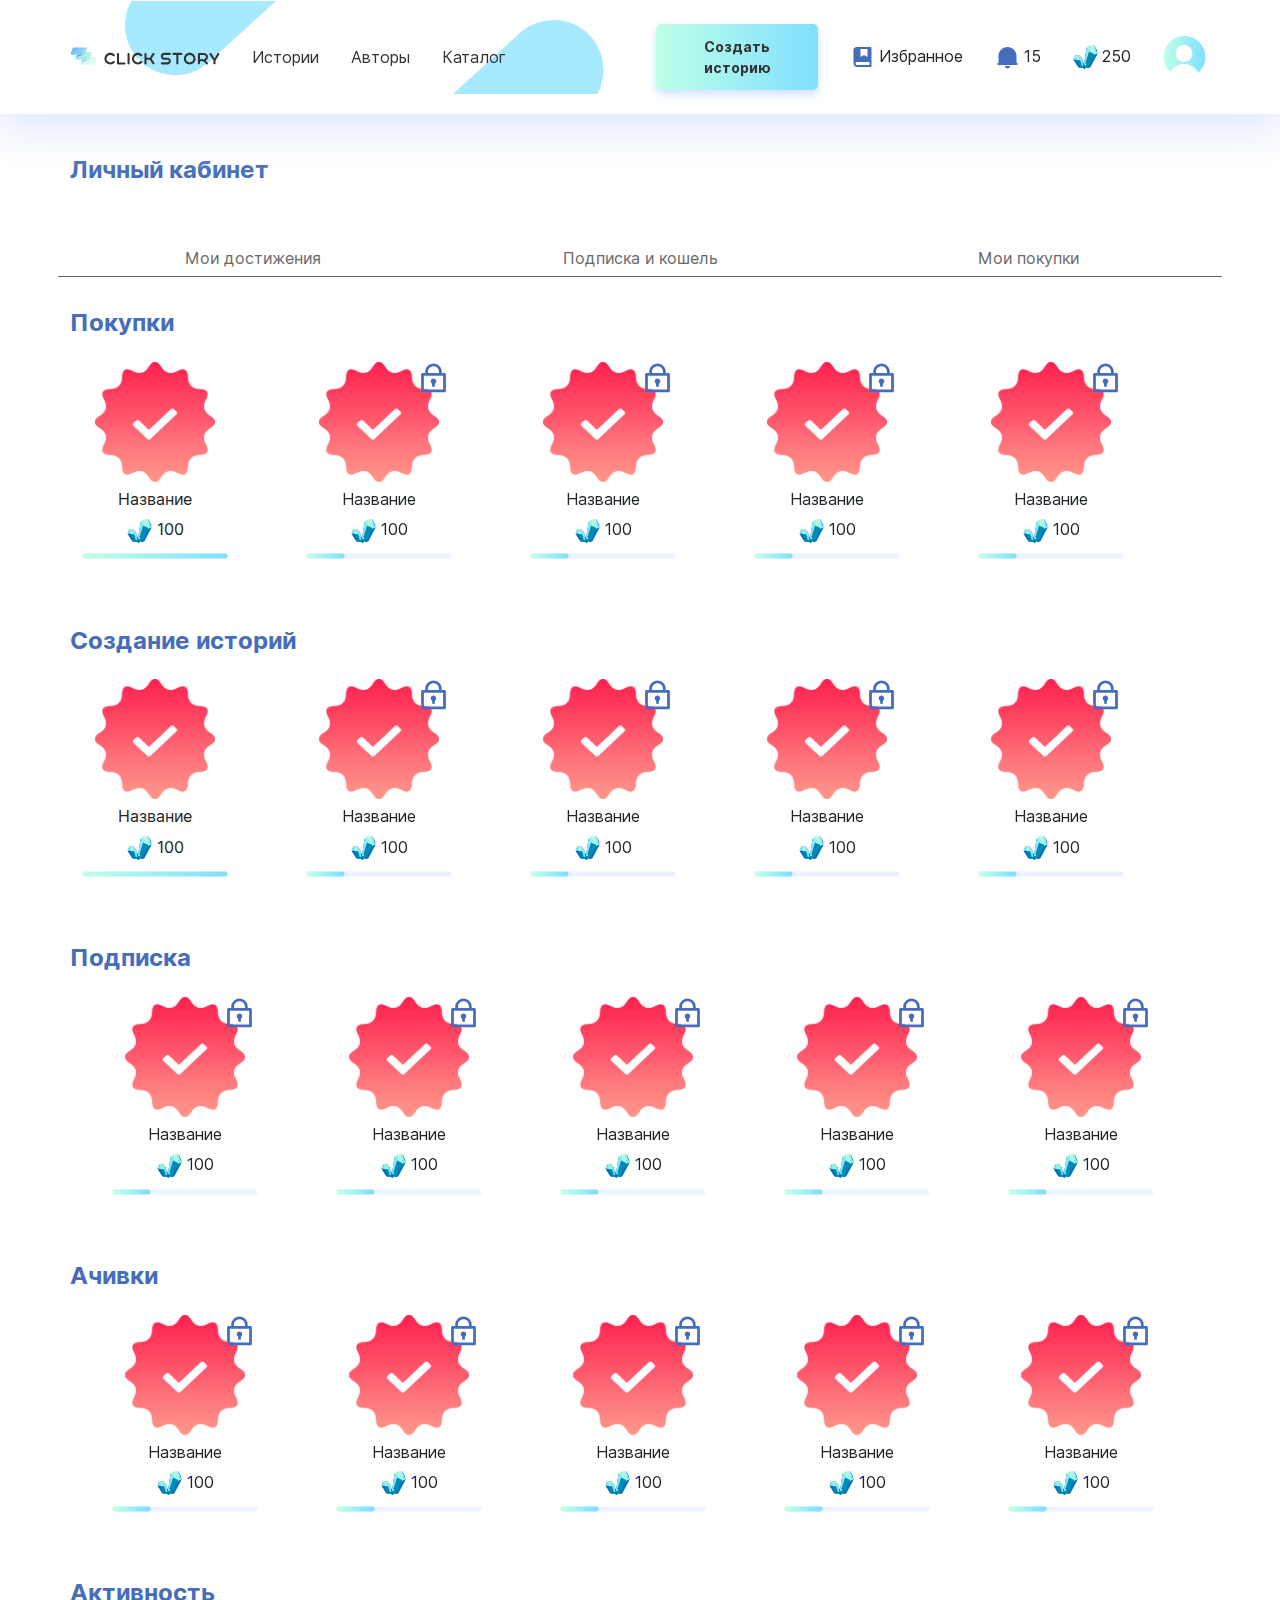
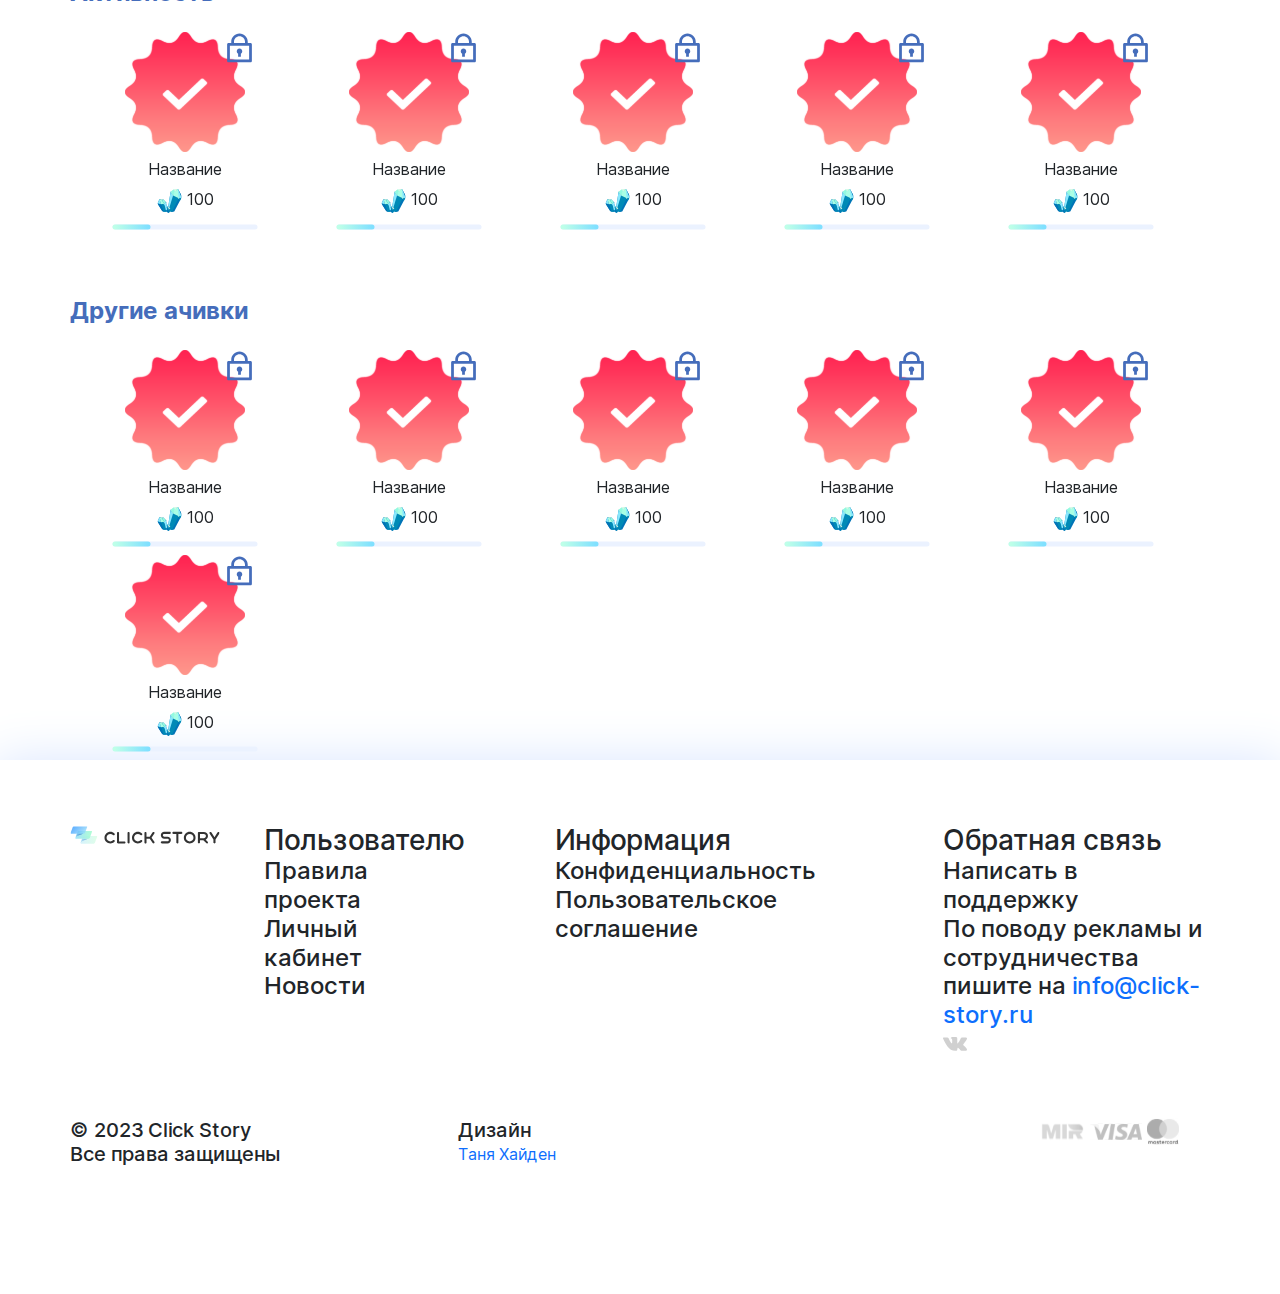
==== cabinet.html @ 4095da49 "regmodal finished" ====
<!DOCTYPE html>
<html lang="en">

<head>
    <meta charset="UTF-8">
    <meta name="viewport" content="width=device-width, initial-scale=1.0">
    <title>click-story</title>
    <!-- inter font css -->
    <link rel="stylesheet" href="fonts/inter/stylesheet.css">
    <!-- bootstrap css -->
    <link rel="stylesheet" href="libs/bootstrap.min.css">
    <!-- normalize css -->
    <link rel="stylesheet" href="css/normalize.css">
    <!-- custom css -->
    <link rel="stylesheet" href="css/style.css">
</head>

<body>
    <div class="wrapper">

        <!-- header section start -->
        <header class="header">
            <nav class="navbar navbar-expand-lg">
                <div class="container">
                    <div class="header-bg__img">
                        <img class="bg-img__one" src="images/header-bg__one.svg" alt="bg-img">
                        <img class="bg-img__two" src="images/header-bg__two.svg" alt="bg-img">
                    </div>
                    <a class="navbar-brand" href="index.html">
                        <img src="images/icons/logo.svg" alt="logo">
                    </a>
                    <button class="navbar-toggler" type="button" data-bs-toggle="collapse"
                        data-bs-target="#navbarSupportedContent" aria-controls="navbarSupportedContent"
                        aria-expanded="false" aria-label="Toggle navigation">
                        <span class="navbar-toggler-icon"></span>
                    </button>
                    <div class="collapse navbar-collapse" id="navbarSupportedContent">
                        <ul class="navbar-nav me-auto mb-2 mb-lg-0">
                            <li class="nav-item">
                                <a class="nav-link" aria-current="page" href="#!">Истории</a>
                            </li>
                            <li class="nav-item">
                                <a class="nav-link" href="#!">Авторы</a>
                            </li>
                            <li class="nav-item">
                                <a class="nav-link" href="#!">Каталог</a>
                            </li>
                        </ul>
                        <form class="d-flex">
                            <button type="button" class="btn tug" data-bs-toggle="modal" data-bs-target="#menuModal">Создать историю</button>
                        </form>
                        <ul class="navbar-nav me-auto mb-2 mb-lg-0">
                            <li class="nav-item item">
                                <img src="images/icons/book-mark-fill-icon.svg" alt="icons">
                                <p class="book-icon__title">Избранное</p>
                            </li>
                            <li class="nav-item item">
                                <img src="images/icons/notification-icon.svg" alt="icons">
                                <p class="book-icon__title">15</p>
                            </li>
                            <li class="nav-item item">
                                <img src="images/icons/quartz-icon.svg" alt="icons">
                                <p class="book-icon__title">250</p>
                            </li>
                            <li class="nav-item item">
                                <img src="images/icons/contact-icon.svg" alt="icons">
                            </li>
                        </ul>
                    </div>
                </div>
            </nav>
        </header>

        <!-- main -->
        <main>
            <div class="container">
                <h3 class="title-tit">Личный кабинет</h3>
                <div class="cab text-center">
                    <div class="row pb-2">
                        <div class="col-4  nav-pills">
                            <a class="nav-link" aria-current="page" href="main-bottom">Мои достижения</a>
                        </div>
                        <div class="col-4">
                            <a class="nav-link" href="main-bottom">Подписка и кошель</a>
                        </div>
                        <div class="col-4">
                            <a class="nav-link" href="main-bottom">Мои покупки</a>
                        </div>
                    </div>
                </div>
                <div class="main-bottom" id="main-bottom">
                    <h4 class="title-ti">Покупки</h4>
                    <div class="row text-center">
                        <div class="col-2 first text-center">
                            <img src="images/icons/tab-logo__one.svg" alt="icon">
                            <p class="parag my-2">Название</p>
                            <div class="row-bot a">
                                <img src="images/icons/quartz-icon.svg" alt="icon">
                                <span class="number pl-2">100</span>
                            </div>
                            <img class="bot-logo" src="images/icons/bot-logo.svg" alt="logo">
                        </div>
                        <div class="col-2 pose  text-center">
                            <img src="images/icons/tab-logo__one.svg" alt="icon">
                            <img class="lock-icon" src="images/icons/lock-icon.svg" alt="icon">
                            <p class="parag my-2">Название</p>
                            <div class="row-bot a">
                                <img src="images/icons/quartz-icon.svg" alt="icon">
                                <span class="number pl-2">100</span>
                                <img src="images/icons/bot-img__two.svg" alt="">
                            </div>
                        </div>
                        <div class="col-2 pose  text-center">
                            <img src="images/icons/tab-logo__one.svg" alt="icon">
                            <img class="lock-icon" src="images/icons/lock-icon.svg" alt="icon">
                            <p class="parag my-2">Название</p>
                            <div class="row-bot a">
                                <img src="images/icons/quartz-icon.svg" alt="icon">
                                <span class="number pl-2">100</span>
                                <img src="images/icons/bot-img__two.svg" alt="">
                            </div>
                        </div>
                        <div class="col-2 pose  text-center">
                            <img src="images/icons/tab-logo__one.svg" alt="icon">
                            <img class="lock-icon" src="images/icons/lock-icon.svg" alt="icon">
                            <p class="parag my-2">Название</p>
                            <div class="row-bot a">
                                <img src="images/icons/quartz-icon.svg" alt="icon">
                                <span class="number pl-2">100</span>
                                <img src="images/icons/bot-img__two.svg" alt="">
                            </div>
                        </div>
                        <div class="col-2 pose  text-center">
                            <img src="images/icons/tab-logo__one.svg" alt="icon">
                            <img class="lock-icon" src="images/icons/lock-icon.svg" alt="icon">
                            <p class="parag my-2">Название</p>
                            <div class="row-bot a">
                                <img src="images/icons/quartz-icon.svg" alt="icon">
                                <span class="number pl-2">100</span>
                                <img src="images/icons/bot-img__two.svg" alt="">
                            </div>
                        </div>
                    </div>
                    <h4 class="title-til">Создание историй</h4>
                    <div class="row text-center">
                        <div class="col-2 first text-center">
                            <img src="images/icons/tab-logo__one.svg" alt="icon">
                            <p class="parag my-2">Название</p>
                            <div class="row-bot a">
                                <img src="images/icons/quartz-icon.svg" alt="icon">
                                <span class="number pl-2">100</span>
                            </div>
                            <img class="bot-logo" src="images/icons/bot-logo.svg" alt="logo">
                        </div>
                        <div class="col-2 pose  text-center">
                            <img src="images/icons/tab-logo__one.svg" alt="icon">
                            <img class="lock-icon" src="images/icons/lock-icon.svg" alt="icon">
                            <p class="parag my-2">Название</p>
                            <div class="row-bot a">
                                <img src="images/icons/quartz-icon.svg" alt="icon">
                                <span class="number pl-2">100</span>
                                <img src="images/icons/bot-img__two.svg" alt="">
                            </div>
                        </div>
                        <div class="col-2 pose  text-center">
                            <img src="images/icons/tab-logo__one.svg" alt="icon">
                            <img class="lock-icon" src="images/icons/lock-icon.svg" alt="icon">
                            <p class="parag my-2">Название</p>
                            <div class="row-bot a">
                                <img src="images/icons/quartz-icon.svg" alt="icon">
                                <span class="number pl-2">100</span>
                                <img src="images/icons/bot-img__two.svg" alt="">
                            </div>
                        </div>
                        <div class="col-2 pose  text-center">
                            <img src="images/icons/tab-logo__one.svg" alt="icon">
                            <img class="lock-icon" src="images/icons/lock-icon.svg" alt="icon">
                            <p class="parag my-2">Название</p>
                            <div class="row-bot a">
                                <img src="images/icons/quartz-icon.svg" alt="icon">
                                <span class="number pl-2">100</span>
                                <img src="images/icons/bot-img__two.svg" alt="">
                            </div>
                        </div>
                        <div class="col-2 pose  text-center">
                            <img src="images/icons/tab-logo__one.svg" alt="icon">
                            <img class="lock-icon" src="images/icons/lock-icon.svg" alt="icon">
                            <p class="parag my-2">Название</p>
                            <div class="row-bot a">
                                <img src="images/icons/quartz-icon.svg" alt="icon">
                                <span class="number pl-2">100</span>
                                <img src="images/icons/bot-img__two.svg" alt="">
                            </div>
                        </div>
                    </div>
                    <h4 class="title-til">Подписка</h4>
                    <div class="row text-center">
                        <div class="col-2 pose  text-center">
                            <img src="images/icons/tab-logo__one.svg" alt="icon">
                            <img class="lock-icon" src="images/icons/lock-icon.svg" alt="icon">
                            <p class="parag my-2">Название</p>
                            <div class="row-bot a">
                                <img src="images/icons/quartz-icon.svg" alt="icon">
                                <span class="number pl-2">100</span>
                                <img src="images/icons/bot-img__two.svg" alt="">
                            </div>
                        </div>
                        <div class="col-2 pose  text-center">
                            <img src="images/icons/tab-logo__one.svg" alt="icon">
                            <img class="lock-icon" src="images/icons/lock-icon.svg" alt="icon">
                            <p class="parag my-2">Название</p>
                            <div class="row-bot a">
                                <img src="images/icons/quartz-icon.svg" alt="icon">
                                <span class="number pl-2">100</span>
                                <img src="images/icons/bot-img__two.svg" alt="">
                            </div>
                        </div>
                        <div class="col-2 pose  text-center">
                            <img src="images/icons/tab-logo__one.svg" alt="icon">
                            <img class="lock-icon" src="images/icons/lock-icon.svg" alt="icon">
                            <p class="parag my-2">Название</p>
                            <div class="row-bot a">
                                <img src="images/icons/quartz-icon.svg" alt="icon">
                                <span class="number pl-2">100</span>
                                <img src="images/icons/bot-img__two.svg" alt="">
                            </div>
                        </div>
                        <div class="col-2 pose  text-center">
                            <img src="images/icons/tab-logo__one.svg" alt="icon">
                            <img class="lock-icon" src="images/icons/lock-icon.svg" alt="icon">
                            <p class="parag my-2">Название</p>
                            <div class="row-bot a">
                                <img src="images/icons/quartz-icon.svg" alt="icon">
                                <span class="number pl-2">100</span>
                                <img src="images/icons/bot-img__two.svg" alt="">
                            </div>
                        </div>
                        <div class="col-2 pose  text-center">
                            <img src="images/icons/tab-logo__one.svg" alt="icon">
                            <img class="lock-icon" src="images/icons/lock-icon.svg" alt="icon">
                            <p class="parag my-2">Название</p>
                            <div class="row-bot a">
                                <img src="images/icons/quartz-icon.svg" alt="icon">
                                <span class="number pl-2">100</span>
                                <img src="images/icons/bot-img__two.svg" alt="">
                            </div>
                        </div>
                    </div>
                    <h4 class="title-til">Ачивки</h4>
                    <div class="row text-center">
                        <div class="col-2 pose  text-center">
                            <img src="images/icons/tab-logo__one.svg" alt="icon">
                            <img class="lock-icon" src="images/icons/lock-icon.svg" alt="icon">
                            <p class="parag my-2">Название</p>
                            <div class="row-bot a">
                                <img src="images/icons/quartz-icon.svg" alt="icon">
                                <span class="number pl-2">100</span>
                                <img src="images/icons/bot-img__two.svg" alt="">
                            </div>
                        </div>
                        <div class="col-2 pose  text-center">
                            <img src="images/icons/tab-logo__one.svg" alt="icon">
                            <img class="lock-icon" src="images/icons/lock-icon.svg" alt="icon">
                            <p class="parag my-2">Название</p>
                            <div class="row-bot a">
                                <img src="images/icons/quartz-icon.svg" alt="icon">
                                <span class="number pl-2">100</span>
                                <img src="images/icons/bot-img__two.svg" alt="">
                            </div>
                        </div>
                        <div class="col-2 pose  text-center">
                            <img src="images/icons/tab-logo__one.svg" alt="icon">
                            <img class="lock-icon" src="images/icons/lock-icon.svg" alt="icon">
                            <p class="parag my-2">Название</p>
                            <div class="row-bot a">
                                <img src="images/icons/quartz-icon.svg" alt="icon">
                                <span class="number pl-2">100</span>
                                <img src="images/icons/bot-img__two.svg" alt="">
                            </div>
                        </div>
                        <div class="col-2 pose  text-center">
                            <img src="images/icons/tab-logo__one.svg" alt="icon">
                            <img class="lock-icon" src="images/icons/lock-icon.svg" alt="icon">
                            <p class="parag my-2">Название</p>
                            <div class="row-bot a">
                                <img src="images/icons/quartz-icon.svg" alt="icon">
                                <span class="number pl-2">100</span>
                                <img src="images/icons/bot-img__two.svg" alt="">
                            </div>
                        </div>
                        <div class="col-2 pose  text-center">
                            <img src="images/icons/tab-logo__one.svg" alt="icon">
                            <img class="lock-icon" src="images/icons/lock-icon.svg" alt="icon">
                            <p class="parag my-2">Название</p>
                            <div class="row-bot a">
                                <img src="images/icons/quartz-icon.svg" alt="icon">
                                <span class="number pl-2">100</span>
                                <img src="images/icons/bot-img__two.svg" alt="">
                            </div>
                        </div>
                    </div>
                    <h4 class="title-til">Активность</h4>
                    <div class="row text-center">
                        <div class="col-2 pose  text-center">
                            <img src="images/icons/tab-logo__one.svg" alt="icon">
                            <img class="lock-icon" src="images/icons/lock-icon.svg" alt="icon">
                            <p class="parag my-2">Название</p>
                            <div class="row-bot a">
                                <img src="images/icons/quartz-icon.svg" alt="icon">
                                <span class="number pl-2">100</span>
                                <img src="images/icons/bot-img__two.svg" alt="">
                            </div>
                        </div>
                        <div class="col-2 pose  text-center">
                            <img src="images/icons/tab-logo__one.svg" alt="icon">
                            <img class="lock-icon" src="images/icons/lock-icon.svg" alt="icon">
                            <p class="parag my-2">Название</p>
                            <div class="row-bot a">
                                <img src="images/icons/quartz-icon.svg" alt="icon">
                                <span class="number pl-2">100</span>
                                <img src="images/icons/bot-img__two.svg" alt="">
                            </div>
                        </div>
                        <div class="col-2 pose  text-center">
                            <img src="images/icons/tab-logo__one.svg" alt="icon">
                            <img class="lock-icon" src="images/icons/lock-icon.svg" alt="icon">
                            <p class="parag my-2">Название</p>
                            <div class="row-bot a">
                                <img src="images/icons/quartz-icon.svg" alt="icon">
                                <span class="number pl-2">100</span>
                                <img src="images/icons/bot-img__two.svg" alt="">
                            </div>
                        </div>
                        <div class="col-2 pose  text-center">
                            <img src="images/icons/tab-logo__one.svg" alt="icon">
                            <img class="lock-icon" src="images/icons/lock-icon.svg" alt="icon">
                            <p class="parag my-2">Название</p>
                            <div class="row-bot a">
                                <img src="images/icons/quartz-icon.svg" alt="icon">
                                <span class="number pl-2">100</span>
                                <img src="images/icons/bot-img__two.svg" alt="">
                            </div>
                        </div>
                        <div class="col-2 pose  text-center">
                            <img src="images/icons/tab-logo__one.svg" alt="icon">
                            <img class="lock-icon" src="images/icons/lock-icon.svg" alt="icon">
                            <p class="parag my-2">Название</p>
                            <div class="row-bot a">
                                <img src="images/icons/quartz-icon.svg" alt="icon">
                                <span class="number pl-2">100</span>
                                <img src="images/icons/bot-img__two.svg" alt="">
                            </div>
                        </div>
                    </div>
                    <h4 class="title-til">Другие ачивки</h4>
                    <div class="row text-center">
                        <div class="col-2 pose  text-center">
                            <img src="images/icons/tab-logo__one.svg" alt="icon">
                            <img class="lock-icon" src="images/icons/lock-icon.svg" alt="icon">
                            <p class="parag my-2">Название</p>
                            <div class="row-bot a">
                                <img src="images/icons/quartz-icon.svg" alt="icon">
                                <span class="number pl-2">100</span>
                                <img src="images/icons/bot-img__two.svg" alt="">
                            </div>
                        </div>
                        <div class="col-2 pose  text-center">
                            <img src="images/icons/tab-logo__one.svg" alt="icon">
                            <img class="lock-icon" src="images/icons/lock-icon.svg" alt="icon">
                            <p class="parag my-2">Название</p>
                            <div class="row-bot a">
                                <img src="images/icons/quartz-icon.svg" alt="icon">
                                <span class="number pl-2">100</span>
                                <img src="images/icons/bot-img__two.svg" alt="">
                            </div>
                        </div>
                        <div class="col-2 pose  text-center">
                            <img src="images/icons/tab-logo__one.svg" alt="icon">
                            <img class="lock-icon" src="images/icons/lock-icon.svg" alt="icon">
                            <p class="parag my-2">Название</p>
                            <div class="row-bot a">
                                <img src="images/icons/quartz-icon.svg" alt="icon">
                                <span class="number pl-2">100</span>
                                <img src="images/icons/bot-img__two.svg" alt="">
                            </div>
                        </div>
                        <div class="col-2 pose  text-center">
                            <img src="images/icons/tab-logo__one.svg" alt="icon">
                            <img class="lock-icon" src="images/icons/lock-icon.svg" alt="icon">
                            <p class="parag my-2">Название</p>
                            <div class="row-bot a">
                                <img src="images/icons/quartz-icon.svg" alt="icon">
                                <span class="number pl-2">100</span>
                                <img src="images/icons/bot-img__two.svg" alt="">
                            </div>
                        </div>
                        <div class="col-2 pose  text-center">
                            <img src="images/icons/tab-logo__one.svg" alt="icon">
                            <img class="lock-icon" src="images/icons/lock-icon.svg" alt="icon">
                            <p class="parag my-2">Название</p>
                            <div class="row-bot a">
                                <img src="images/icons/quartz-icon.svg" alt="icon">
                                <span class="number pl-2">100</span>
                                <img src="images/icons/bot-img__two.svg" alt="">
                            </div>
                        </div>
                        <div class="col-2 pose  text-center">
                            <img src="images/icons/tab-logo__one.svg" alt="icon">
                            <img class="lock-icon" src="images/icons/lock-icon.svg" alt="icon">
                            <p class="parag my-2">Название</p>
                            <div class="row-bot a">
                                <img src="images/icons/quartz-icon.svg" alt="icon">
                                <span class="number pl-2">100</span>
                                <img src="images/icons/bot-img__two.svg" alt="">
                            </div>
                        </div>
                    </div>
                </div>
            </div>
        </main>
        <!-- ==================modal========================= -->
  
  <!-- Modal -->
  <div class="modal fade" id="menuModal" tabindex="-1" aria-labelledby="menuModalLabel" aria-hidden="true">
    <div class="modal-dialog dialog modal-dialog-centered">
      <div class="modal-content">
        <div class="modal-body">
            <ul class="modal-title" id="menuModalLabel">
                <li class="nav-itemm">
                    <a href="#!">Моя страница</a>
                </li>
                <li class="nav-itemm">
                    <a href="#!">Черновики</a>
                </li>
                <li class="nav-itemm">
                    <a href="#!">Мои покупки</a>
                </li>
                <li class="nav-itemm">
                    <a href="#!">Личный кабинет</a>
                </li>
                <li class="nav-itemm">
                    <a href="#!">Настройки</a>
                </li>
                <li class="nav-itemm">
                    <a href="#!">Выйти из аккаунта</a>
                </li>
            </ul>
        </div>
      </div>
    </div>
  </div>


        <!-- footer section start -->
        <footer class="footer">
            <div class="container">
                <div class="row">
                    <div class="col-xxl-2 col-xl-2 col-lg-2 col-md-6"><img class="footer-card__logo"
                            src="images/icons/logo.svg" alt="logo"></div>
                    <div class="col-xxl-2 col-xl-2 col-lg-2 col-md-6">
                        <h3 class="title-par">Пользователю</h3>
                        <h4 class="title-child">Правила проекта</h4>
                        <h4 class="title-child">Личный кабинет</h4>
                        <h4 class="title-child">Новости</h4>
                    </div>
                    <div class="col-xxl-3 col-xl-3 col-lg-6 col-md-6 offset-1">
                        <h3 class="title-par">Информация</h3>
                        <h4 class="title-child">Конфиденциальность</h4>
                        <h4 class="title-child">Пользовательское соглашение</h4>
                    </div>
                    <div class="col-xxl-3 col-xl-3 col-lg-6 col-md-6 offset-1">
                        <h3 class="title-par">Обратная связь</h3>
                        <h4 class="title-child">Написать в поддержку</h4>
                        <h4 class="title-child">По поводу рекламы и сотрудничества пишите на <a
                                class="footer-card__link" href="https://elbekdevclickstory.netlify.app/">
                                info@click-story.ru</a></h4>
                        <img class="vk-logo" src="images/icons/vk-logo.svg" alt="vk-logo">
                    </div>
                </div>
                <div class="footer-top mid">
                    <div class="row">
                        <div class="col-xxl-3 col-xl-3 col-lg-3 col-md-6">
                            <h5 class="title-info">© 2023 Click Story <br> Все права защищены</h5>
                        </div>
                        <div class="col-xxl-2 col-xl-2 col-lg-2 col-md-6 offset-1">
                            <h5 class="job">Дизайн</h5>
                            <a href="https://github.com/Togayev-Elbek">Таня Хайден</a>
                        </div>
                        <div class="col-xxl-2 col-xl-2 col-lg-2 col-md-6 offset-4">
                            <img class="mir-logo" src="images/icons/mir-logo.svg" alt="logo">
                            <img class="visa-logo" src="images/icons/visa-logo.svg" alt="logo">
                            <img class="mastercard-logo" src="images/icons/mastercard-logo.svg" alt="logo">
                        </div>
                    </div>
                </div>
            </div>
        </footer>
    </div>

    <!-- bootstrap js -->
    <script src="libs/bootstrap.min.js"></script>
</body>

</html>
---- fonts/inter/stylesheet.css ----
@font-face {
    font-family: 'Inter';
    src: url('Inter-BoldItalic.eot');
    src: local('Inter Bold Italic'), local('Inter-BoldItalic'),
        url('Inter-BoldItalic.eot?#iefix') format('embedded-opentype'),
        url('Inter-BoldItalic.woff2') format('woff2'),
        url('Inter-BoldItalic.woff') format('woff'),
        url('Inter-BoldItalic.ttf') format('truetype');
    font-weight: bold;
    font-style: italic;
}

@font-face {
    font-family: 'Inter';
    src: url('Inter-MediumItalic.eot');
    src: local('Inter Medium Italic'), local('Inter-MediumItalic'),
        url('Inter-MediumItalic.eot?#iefix') format('embedded-opentype'),
        url('Inter-MediumItalic.woff2') format('woff2'),
        url('Inter-MediumItalic.woff') format('woff'),
        url('Inter-MediumItalic.ttf') format('truetype');
    font-weight: 500;
    font-style: italic;
}

@font-face {
    font-family: 'Inter';
    src: url('Inter-ThinItalicBETA.eot');
    src: local('Inter Thin Italic BETA'), local('Inter-ThinItalicBETA'),
        url('Inter-ThinItalicBETA.eot?#iefix') format('embedded-opentype'),
        url('Inter-ThinItalicBETA.woff2') format('woff2'),
        url('Inter-ThinItalicBETA.woff') format('woff'),
        url('Inter-ThinItalicBETA.ttf') format('truetype');
    font-weight: 100;
    font-style: italic;
}

@font-face {
    font-family: 'Inter';
    src: url('Inter-Regular.eot');
    src: local('Inter Regular'), local('Inter-Regular'),
        url('Inter-Regular.eot?#iefix') format('embedded-opentype'),
        url('Inter-Regular.woff2') format('woff2'),
        url('Inter-Regular.woff') format('woff'),
        url('Inter-Regular.ttf') format('truetype');
    font-weight: normal;
    font-style: normal;
}

@font-face {
    font-family: 'Inter';
    src: url('Inter-Black.eot');
    src: local('Inter Black'), local('Inter-Black'),
        url('Inter-Black.eot?#iefix') format('embedded-opentype'),
        url('Inter-Black.woff2') format('woff2'),
        url('Inter-Black.woff') format('woff'),
        url('Inter-Black.ttf') format('truetype');
    font-weight: 900;
    font-style: normal;
}

@font-face {
    font-family: 'Inter';
    src: url('Inter-BlackItalic.eot');
    src: local('Inter Black Italic'), local('Inter-BlackItalic'),
        url('Inter-BlackItalic.eot?#iefix') format('embedded-opentype'),
        url('Inter-BlackItalic.woff2') format('woff2'),
        url('Inter-BlackItalic.woff') format('woff'),
        url('Inter-BlackItalic.ttf') format('truetype');
    font-weight: 900;
    font-style: italic;
}

@font-face {
    font-family: 'Inter';
    src: url('Inter-LightBETA.eot');
    src: local('Inter Light BETA'), local('Inter-LightBETA'),
        url('Inter-LightBETA.eot?#iefix') format('embedded-opentype'),
        url('Inter-LightBETA.woff2') format('woff2'),
        url('Inter-LightBETA.woff') format('woff'),
        url('Inter-LightBETA.ttf') format('truetype');
    font-weight: 300;
    font-style: normal;
}

@font-face {
    font-family: 'Inter';
    src: url('Inter-SemiBold.eot');
    src: local('Inter Semi Bold'), local('Inter-SemiBold'),
        url('Inter-SemiBold.eot?#iefix') format('embedded-opentype'),
        url('Inter-SemiBold.woff2') format('woff2'),
        url('Inter-SemiBold.woff') format('woff'),
        url('Inter-SemiBold.ttf') format('truetype');
    font-weight: 600;
    font-style: normal;
}

@font-face {
    font-family: 'Inter';
    src: url('Inter-ExtraBoldItalic.eot');
    src: local('Inter Extra Bold Italic'), local('Inter-ExtraBoldItalic'),
        url('Inter-ExtraBoldItalic.eot?#iefix') format('embedded-opentype'),
        url('Inter-ExtraBoldItalic.woff2') format('woff2'),
        url('Inter-ExtraBoldItalic.woff') format('woff'),
        url('Inter-ExtraBoldItalic.ttf') format('truetype');
    font-weight: 800;
    font-style: italic;
}

@font-face {
    font-family: 'Inter';
    src: url('Inter-Bold.eot');
    src: local('Inter Bold'), local('Inter-Bold'),
        url('Inter-Bold.eot?#iefix') format('embedded-opentype'),
        url('Inter-Bold.woff2') format('woff2'),
        url('Inter-Bold.woff') format('woff'),
        url('Inter-Bold.ttf') format('truetype');
    font-weight: bold;
    font-style: normal;
}

@font-face {
    font-family: 'Inter';
    src: url('Inter-ExtraLightItalicBETA.eot');
    src: local('Inter Extra Light Italic BETA'), local('Inter-ExtraLightItalicBETA'),
        url('Inter-ExtraLightItalicBETA.eot?#iefix') format('embedded-opentype'),
        url('Inter-ExtraLightItalicBETA.woff2') format('woff2'),
        url('Inter-ExtraLightItalicBETA.woff') format('woff'),
        url('Inter-ExtraLightItalicBETA.ttf') format('truetype');
    font-weight: 200;
    font-style: italic;
}

@font-face {
    font-family: 'Inter';
    src: url('Inter-ExtraLightBETA.eot');
    src: local('Inter Extra Light BETA'), local('Inter-ExtraLightBETA'),
        url('Inter-ExtraLightBETA.eot?#iefix') format('embedded-opentype'),
        url('Inter-ExtraLightBETA.woff2') format('woff2'),
        url('Inter-ExtraLightBETA.woff') format('woff'),
        url('Inter-ExtraLightBETA.ttf') format('truetype');
    font-weight: 200;
    font-style: normal;
}

@font-face {
    font-family: 'Inter';
    src: url('Inter-ExtraBold.eot');
    src: local('Inter Extra Bold'), local('Inter-ExtraBold'),
        url('Inter-ExtraBold.eot?#iefix') format('embedded-opentype'),
        url('Inter-ExtraBold.woff2') format('woff2'),
        url('Inter-ExtraBold.woff') format('woff'),
        url('Inter-ExtraBold.ttf') format('truetype');
    font-weight: 800;
    font-style: normal;
}

@font-face {
    font-family: 'Inter';
    src: url('Inter-ThinBETA.eot');
    src: local('Inter Thin BETA'), local('Inter-ThinBETA'),
        url('Inter-ThinBETA.eot?#iefix') format('embedded-opentype'),
        url('Inter-ThinBETA.woff2') format('woff2'),
        url('Inter-ThinBETA.woff') format('woff'),
        url('Inter-ThinBETA.ttf') format('truetype');
    font-weight: 100;
    font-style: normal;
}

@font-face {
    font-family: 'Inter';
    src: url('Inter-LightItalicBETA.eot');
    src: local('Inter Light Italic BETA'), local('Inter-LightItalicBETA'),
        url('Inter-LightItalicBETA.eot?#iefix') format('embedded-opentype'),
        url('Inter-LightItalicBETA.woff2') format('woff2'),
        url('Inter-LightItalicBETA.woff') format('woff'),
        url('Inter-LightItalicBETA.ttf') format('truetype');
    font-weight: 300;
    font-style: italic;
}

@font-face {
    font-family: 'Inter';
    src: url('Inter-Italic.eot');
    src: local('Inter Italic'), local('Inter-Italic'),
        url('Inter-Italic.eot?#iefix') format('embedded-opentype'),
        url('Inter-Italic.woff2') format('woff2'),
        url('Inter-Italic.woff') format('woff'),
        url('Inter-Italic.ttf') format('truetype');
    font-weight: normal;
    font-style: italic;
}

@font-face {
    font-family: 'Inter';
    src: url('Inter-SemiBoldItalic.eot');
    src: local('Inter Semi Bold Italic'), local('Inter-SemiBoldItalic'),
        url('Inter-SemiBoldItalic.eot?#iefix') format('embedded-opentype'),
        url('Inter-SemiBoldItalic.woff2') format('woff2'),
        url('Inter-SemiBoldItalic.woff') format('woff'),
        url('Inter-SemiBoldItalic.ttf') format('truetype');
    font-weight: 600;
    font-style: italic;
}

@font-face {
    font-family: 'Inter';
    src: url('Inter-Medium.eot');
    src: local('Inter Medium'), local('Inter-Medium'),
        url('Inter-Medium.eot?#iefix') format('embedded-opentype'),
        url('Inter-Medium.woff2') format('woff2'),
        url('Inter-Medium.woff') format('woff'),
        url('Inter-Medium.ttf') format('truetype');
    font-weight: 500;
    font-style: normal;
}
---- css/style.css ----
/* colors */
:root {
	--dark-grey: #333;
	--gradient: linear-gradient(90deg, #BEFFE8 0%, #80E0FF 100%);
	----blue: #456DBB;
}

/* Core style */
html {
	box-sizing: border-box;
}

*,
*::before,
*::after {
	box-sizing: inherit;
}

body {
	font-family: 'Inter', sans-serif;
	font-weight: 400;
}

a,
p,
h1,
h2,
h3,
h4,
h5,
h6 {
	margin: 0;
	text-decoration: none;
	line-height: 1.2;
}

a,
ul,
li {
	text-decoration: none;
	list-style: none;
}

textarea:focus,
select:focus {
	outline: none !important;
	-webkit-appearance: none;
	box-shadow: none !important;
}

button {
	border: none;
	background: none;
}

input:focus {
	outline: none !important;
}

a:active,
a:focus {
	outline: 0;
	border: none;
	-moz-outline-style: none;
}

.wrapper {
	overflow: hidden;
}

.container {
	padding: 0;
}

.navbar,
.navbar-expand-lg {
	padding-top: 0;
	padding-bottom: 0;
}

.navbar-brand {
	padding-top: 0;
	padding-bottom: 0;
	margin-right: 0;
}

.btn {
	border-radius: 5px;
	background: var(--gradient);
	border: none;
	box-shadow: 0px 4px 10px 0px #CEE0FF;
	padding: 12px 18px;
	color: var(--dark-grey);
	font-size: 14px;
	font-weight: 700;
}

.btn:hover {
	background: linear-gradient(90deg, #80E0FF 0%, #BEFFE8 100%);
}

.btn-two {
	width: 170px;
}

main {
	margin-top: 156px;
}

.mt-6 {
	margin-top: 2rem;
}

.mb-6 {
	margin-bottom: 2rem;
}

/* header start */
.header {
	position: fixed;
	width: 100%;
	top: 0;
	box-shadow: 0px 7px 50px 5px #D7E4FF;
	background-color: #fff;
	padding: 24px 0;
}

.header .container {
	position: relative;
}

.header .navbar-expand-lg .navbar-nav .nav-link {
	padding: 0;
	margin-left: 32px;
	color: var(--dark-grey);
	font-size: 16px;
	line-height: 140%;
}

.header .header-bg__img {
	position: absolute;
	top: -15px;
	left: 55px;
}

.header .bg-img__one {
	position: absolute;
	z-index: -1;
	top: -8px;
}

.header .bg-img__two {
	position: absolute;
	z-index: -1;
	bottom: -85px;
	left: -195px;
}

.tug {
	margin-left: 150px;
}

.nav-item {
	display: flex;
	align-items: center;
}

.nav-item.item {
	margin-left: 32px;
}

.nav-item>img {
	margin-right: 4px;
}


.title-tit {
	color: var(--blue, #456DBB);
	font-size: 24px;
	font-weight: 700;
	margin-bottom: 64px;
}

.btn-link {
	color: #456DBB;
}

/* main start */
.news .news-top__title {
	margin-top: 67.5px;
}

.news .news-titlee {
	color: var(--blue, #456DBB);
	font-size: 24px;
	font-weight: 700;
	margin: 35px 0 32px 0;
}

.row .news-content .news-title {
	overflow: hidden;
	color: var(--blue, #456DBB);
	text-overflow: ellipsis;
	font-size: 16px;
	font-weight: 700;
	margin: 8px 0;
}

.news-content {
	margin-top: 8px;
}

.slide-title {
	margin: 64px 0;
}

.slide-title>p {
	padding: 8px;
}

.cab .row {
	border-bottom: 1px solid #686868;
}

.margin-bottom .col-2:first-child {
	margin-left: 0;
}

.cab .col-4 {
	color: #686868;
}

.nav-itemm{
	margin-bottom: 24px;
}
.nav-itemm a {
	color: var(--dark-grey, #333);
	font-size: 16px;
}

.nav-itemm:last-child {
	margin-bottom: 0;
}

.title-ti {
	color: var(--blue, #456DBB);
	font-size: 24px;
	font-weight: 700;
	margin: 32px 0 24px 0;
}

.title-til {
	color: var(--blue, #456DBB);
	font-size: 24px;
	font-weight: 700;
	margin: 60px 0 24px 0;
}

.pose {
	position: relative;
	margin-left: 30px;
}

.lock-icon {
	position: absolute;
	right: 26px;
}



/* footer start */

.footer {
	width: 100%;
	box-shadow: 0px 7px 50px 5px #D7E4FF;
	padding: 64px 0 64px 0;
}

.footer .footer-top {
	display: grid;
	grid-template-columns: repeat(auto-fit, minmax(255px, 1fr));
	gap: 30px;
}

.footer .footer-top .footer-card .title-par {
	margin-bottom: 24px;
}

.footer .footer-top .footer-card .title-child {
	margin-bottom: 16px;
}

.footer .footer-top .footer-card .title-child:last-child {
	margin-bottom: 0;
}

.footer .footer-top.mid {
	margin: 64px 0;
}

.footer .footer-top.mid .mid-card {
	display: grid;
	grid-template-columns: repeat(auto-fit, minmax(200px, 1fr));
	gap: 128px;
}

.footer .footer-top.mid .footer-card.footer-card.mids-card {
	text-align: end;
}

/* ======modal====== */
.modal.show .modal-dialog{
	padding: 16px;
	flex-direction: column;
	align-items: center;
	justify-content: center;
	gap: 24px;
}

 .modal.show .dialog {
	width: 220px;
	padding: 16px;
	flex-direction: column;
	align-items: center;
	justify-content: center;
	gap: 24px;
}

.modal-content {
	background: var(--white, #FFF);
	box-shadow: 0px 0px 15px 0px #CEE0FF;
	padding: 32px;
	text-align: center;
}

.contentss {
	width: 830px;
	height: 553px;
	padding: 32px;
}

.modal-title {
	padding-left: 0;
	color: #456DBB;
}

.btn-close {
	position: absolute;
	top: 15px;
	right: 15px;
	transition: all 0.4s;
	color: var(--blue, #456DBB);
}

.btn-close:hover {
	transform: rotate(90deg);
}

.tor {
	margin: 32px 0 16px 0;
}

.rot {
	margin: 24px 0 16px 0;
}

.ttns {
	padding: 12px 18px;
	margin: 0 auto;
}

/* media query start */
@media (min-width: 1440px) {

	.container,
	.container-lg,
	.container-md,
	.container-sm,
	.container-xl,
	.container-xxl {
		max-width: 1170px;
		padding-left: 0;
		padding-right: 0;
	}
}

@media (max-width: 992px) {
	.header .bg-img__two {
		position: absolute;
		z-index: -1;
		bottom: -79px;
		left: -195px;
	}
}
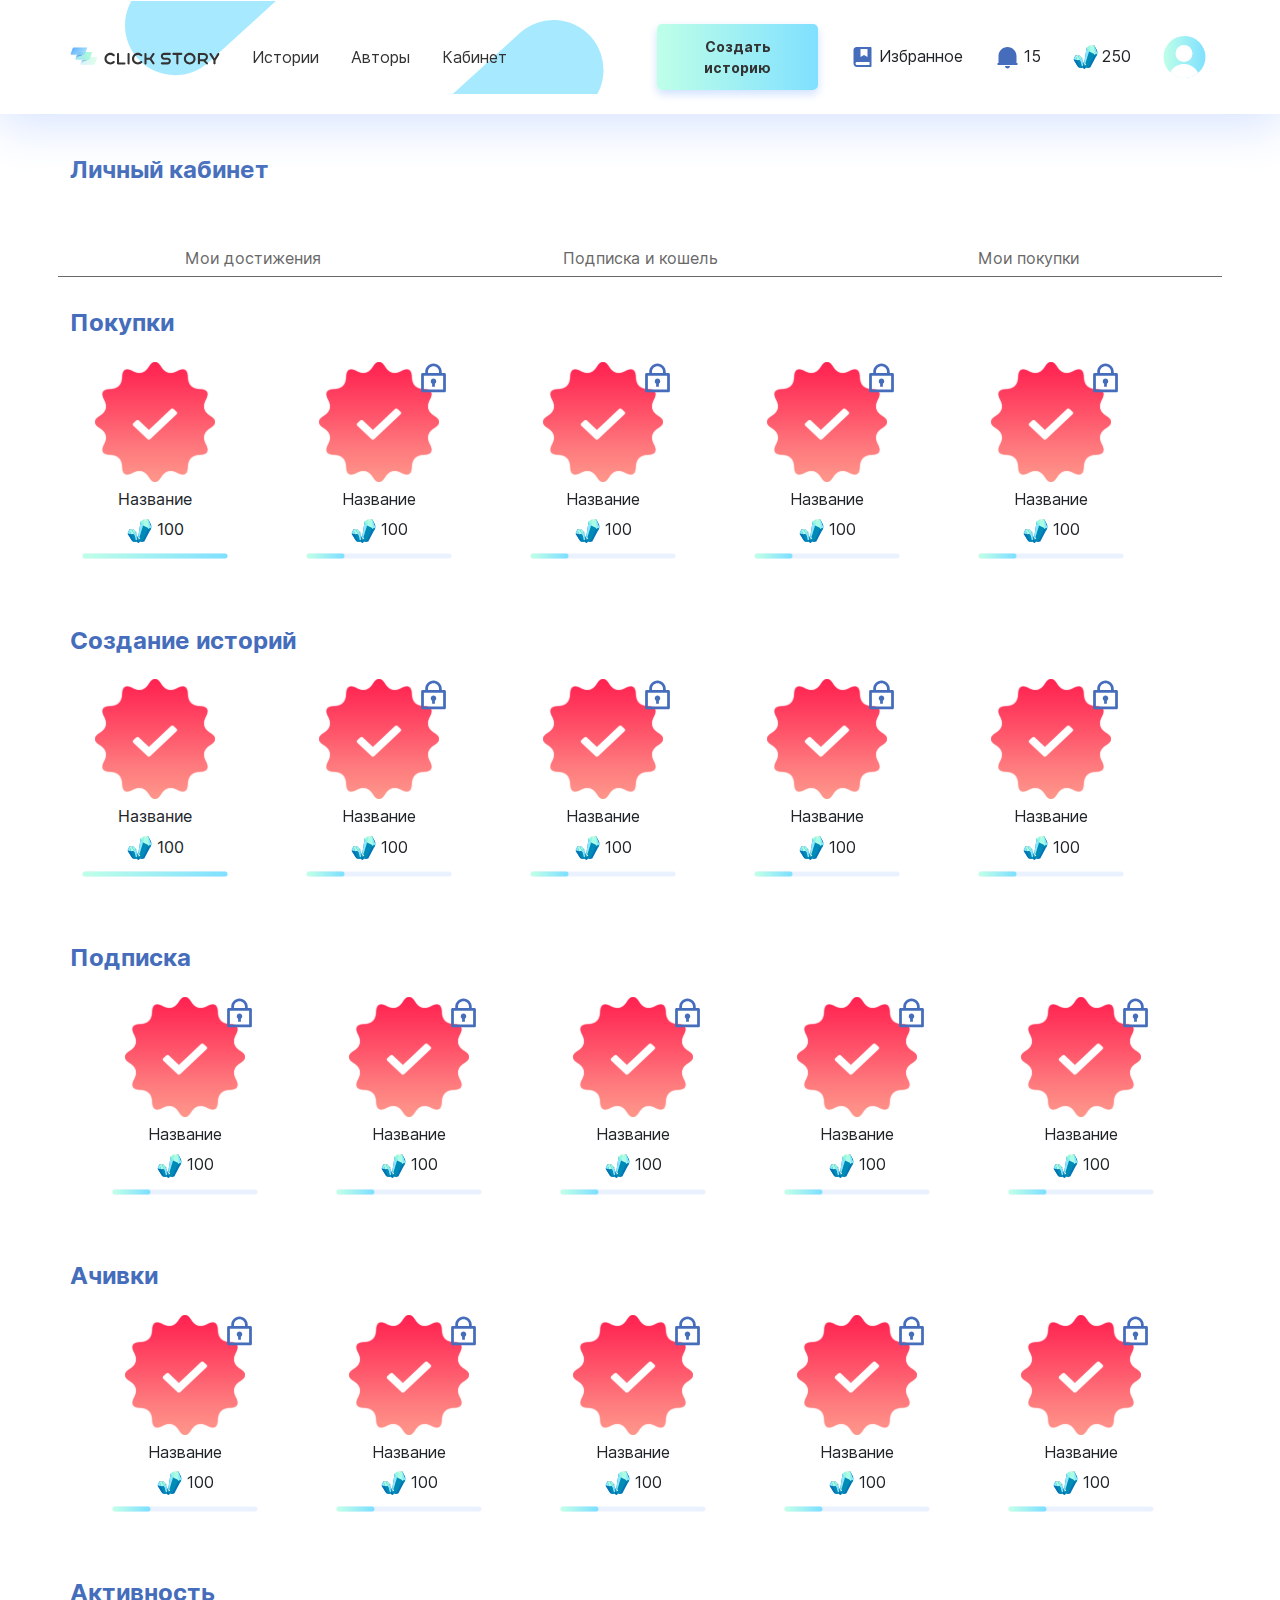
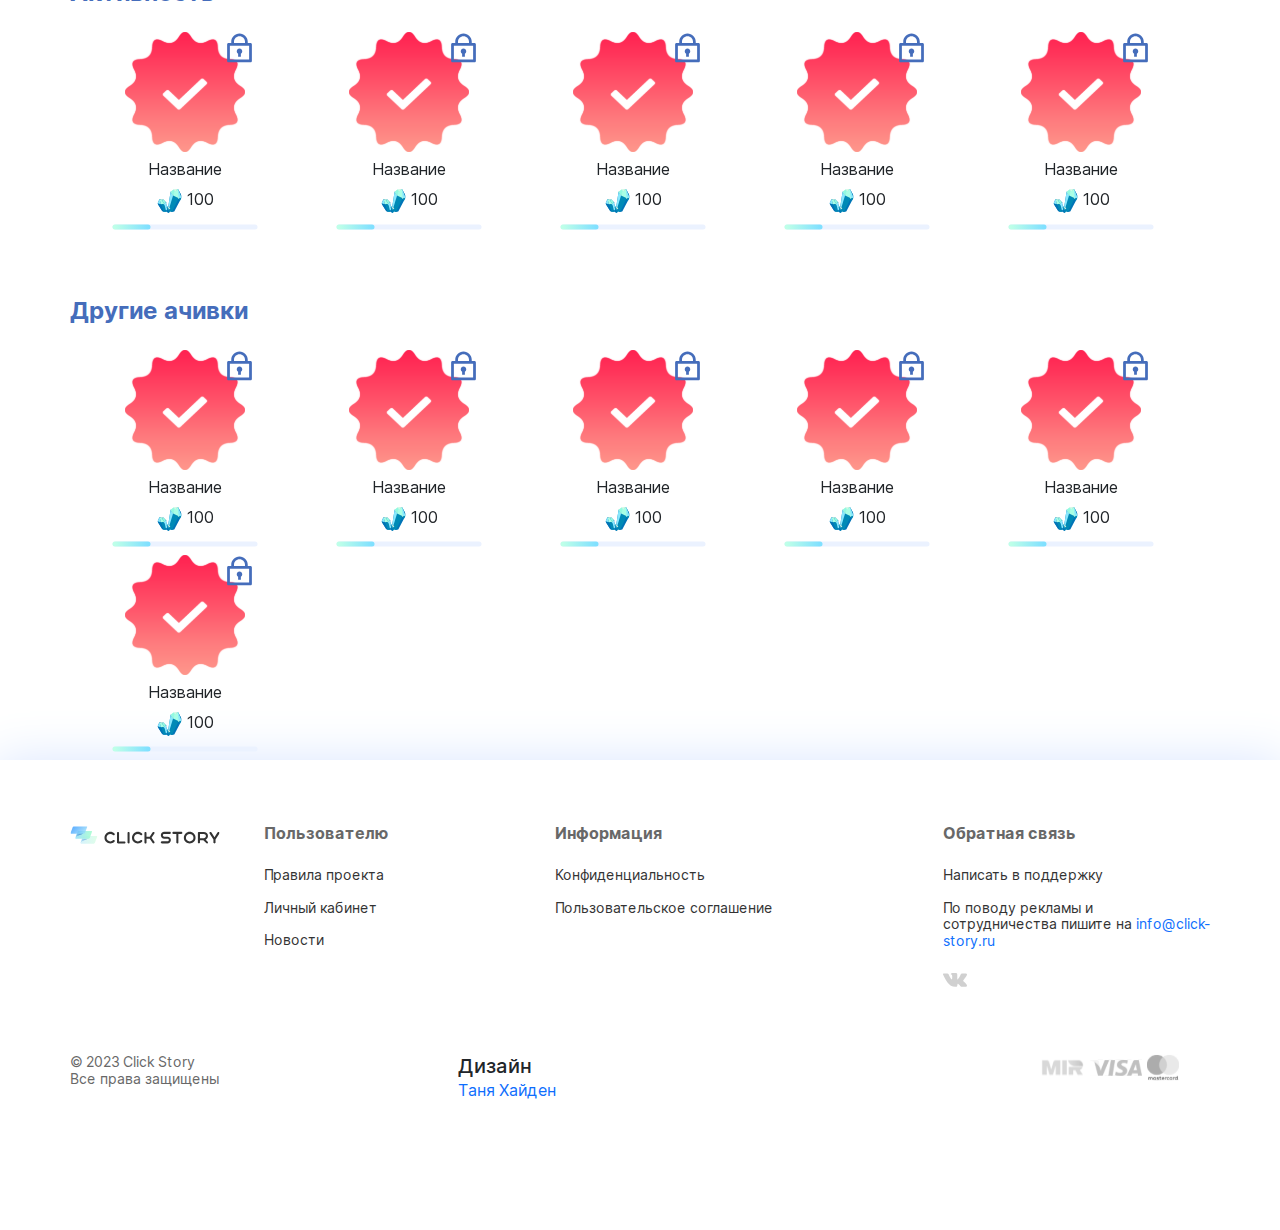
==== commit 22a27984: "index.html of footer section finished" ====
--- a/cabinet.html
+++ b/cabinet.html
@@ -30,8 +30,7 @@
                         <img src="images/icons/logo.svg" alt="logo">
                     </a>
                     <button class="navbar-toggler" type="button" data-bs-toggle="collapse"
-                        data-bs-target="#navbarSupportedContent" aria-controls="navbarSupportedContent"
-                        aria-expanded="false" aria-label="Toggle navigation">
+                        data-bs-target="#navbarSupportedContent" aria-controls="navbarSupportedContent" aria-expanded="false" aria-label="Toggle navigation">
                         <span class="navbar-toggler-icon"></span>
                     </button>
                     <div class="collapse navbar-collapse" id="navbarSupportedContent">
@@ -43,7 +42,7 @@
                                 <a class="nav-link" href="#!">Авторы</a>
                             </li>
                             <li class="nav-item">
-                                <a class="nav-link" href="#!">Каталог</a>
+                                <a class="nav-link" href="#!">Кабинет</a>
                             </li>
                         </ul>
                         <form class="d-flex">
@@ -423,7 +422,7 @@
   <!-- Modal -->
   <div class="modal fade" id="menuModal" tabindex="-1" aria-labelledby="menuModalLabel" aria-hidden="true">
     <div class="modal-dialog dialog modal-dialog-centered">
-      <div class="modal-content">
+      <div class="modal-content contentt">
         <div class="modal-body">
             <ul class="modal-title" id="menuModalLabel">
                 <li class="nav-itemm">
--- a/css/style.css
+++ b/css/style.css
@@ -230,9 +230,10 @@
 	color: #686868;
 }
 
-.nav-itemm{
+.nav-itemm {
 	margin-bottom: 24px;
 }
+
 .nav-itemm a {
 	color: var(--dark-grey, #333);
 	font-size: 16px;
@@ -282,12 +283,27 @@
 	gap: 30px;
 }
 
-.footer .footer-top .footer-card .title-par {
+.title-par {
+	color: var(--grey, #686868);
+	font-size: 16px;
+	font-weight: 700;
 	margin-bottom: 24px;
 }
 
-.footer .footer-top .footer-card .title-child {
+.title-child {
+	color: var(--dark-grey, #333);
+	font-size: 14px;
+	font-weight: 400;
 	margin-bottom: 16px;
+}
+
+.title-info {
+	color: var(--grey, #686868);
+	font-size: 14px;
+	font-weight: 400;
+}
+.git-btn{
+	border-bottom: 1px solid #456DBB;
 }
 
 .footer .footer-top .footer-card .title-child:last-child {
@@ -309,7 +325,7 @@
 }
 
 /* ======modal====== */
-.modal.show .modal-dialog{
+.modal.show .modal-dialog {
 	padding: 16px;
 	flex-direction: column;
 	align-items: center;
@@ -317,7 +333,7 @@
 	gap: 24px;
 }
 
- .modal.show .dialog {
+.modal.show .dialog {
 	width: 220px;
 	padding: 16px;
 	flex-direction: column;
@@ -367,6 +383,23 @@
 .ttns {
 	padding: 12px 18px;
 	margin: 0 auto;
+}
+
+.inputs {
+	gap: 8px;
+}
+
+.modal-input__num {
+	color: #000;
+	width: 48px;
+	height: 64px;
+	padding: 8px;
+	font-size: 25px;
+	text-align: center;
+	background-color: #fff;
+	border-radius: 5px;
+	border: 1px solid var(--light-grey, #D0D0D0);
+	box-shadow: 0px 0px 15px 0px #CEE0FF
 }
 
 /* media query start */
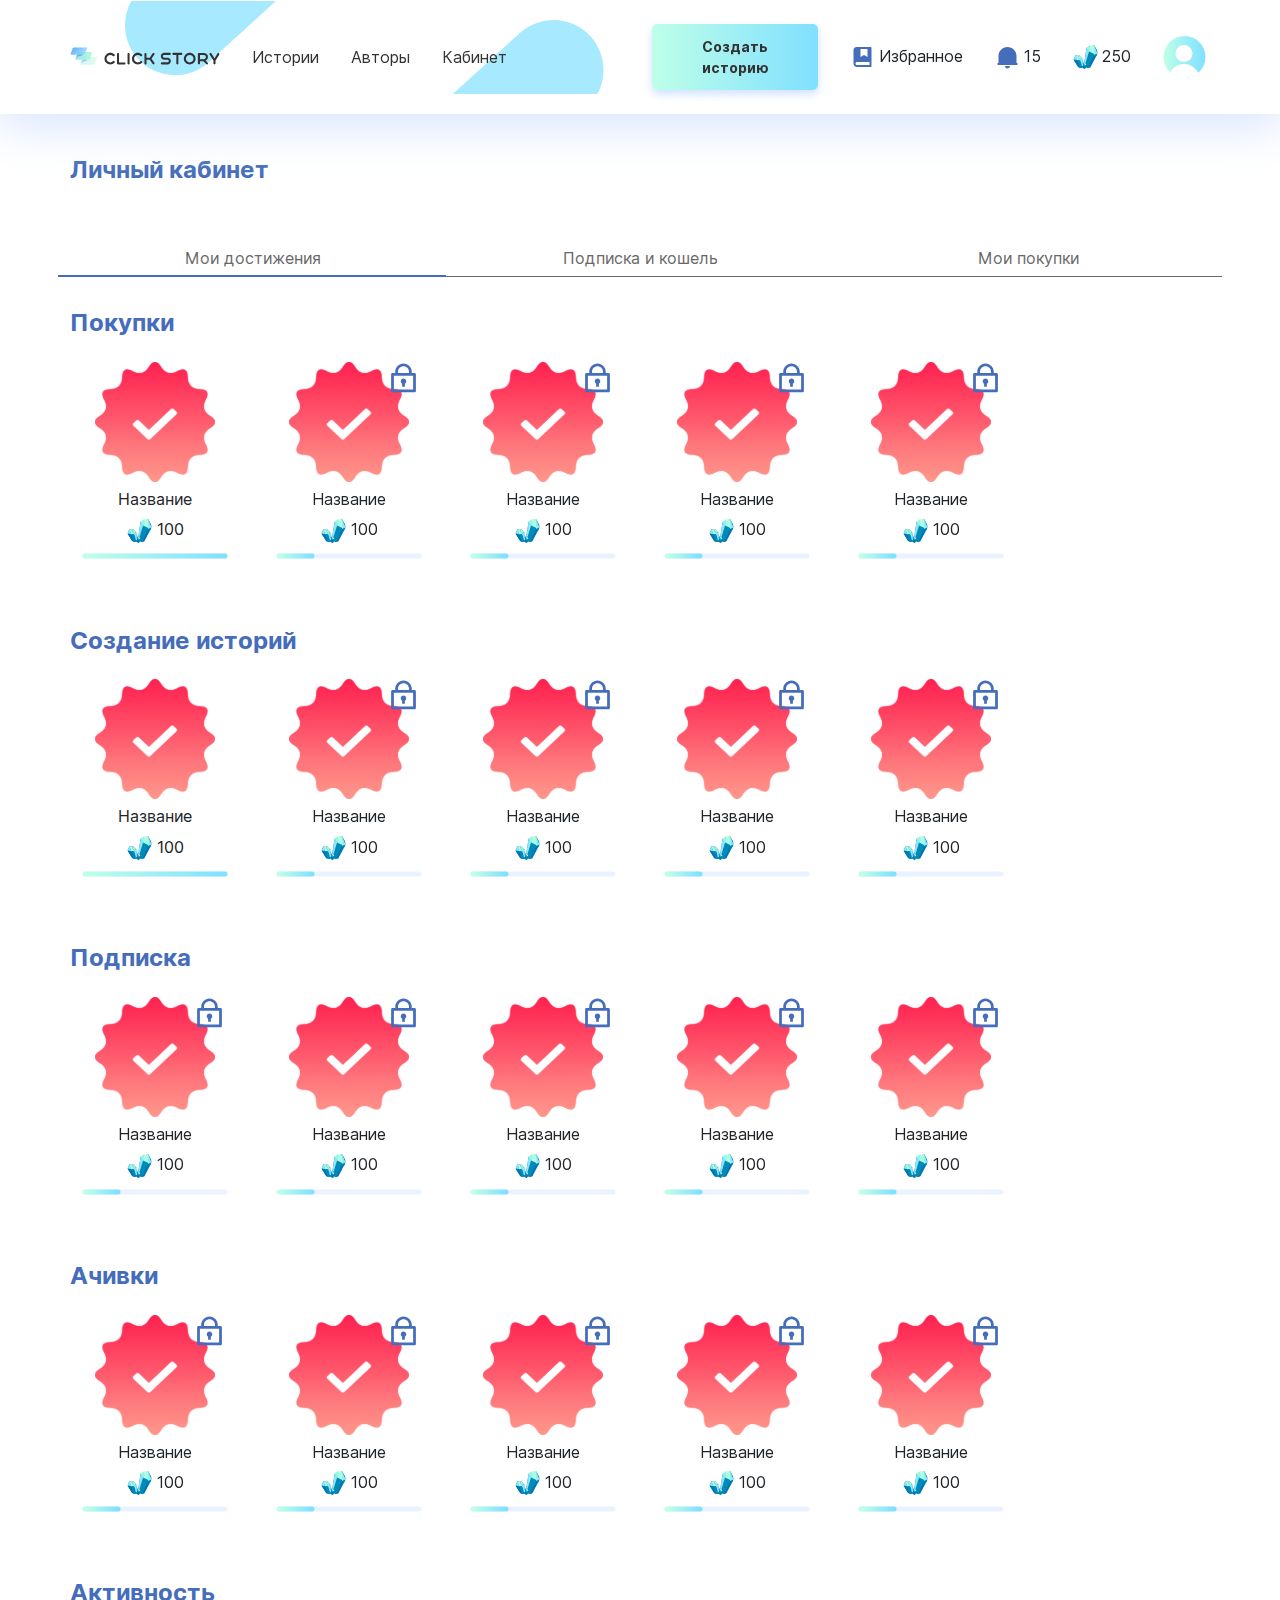
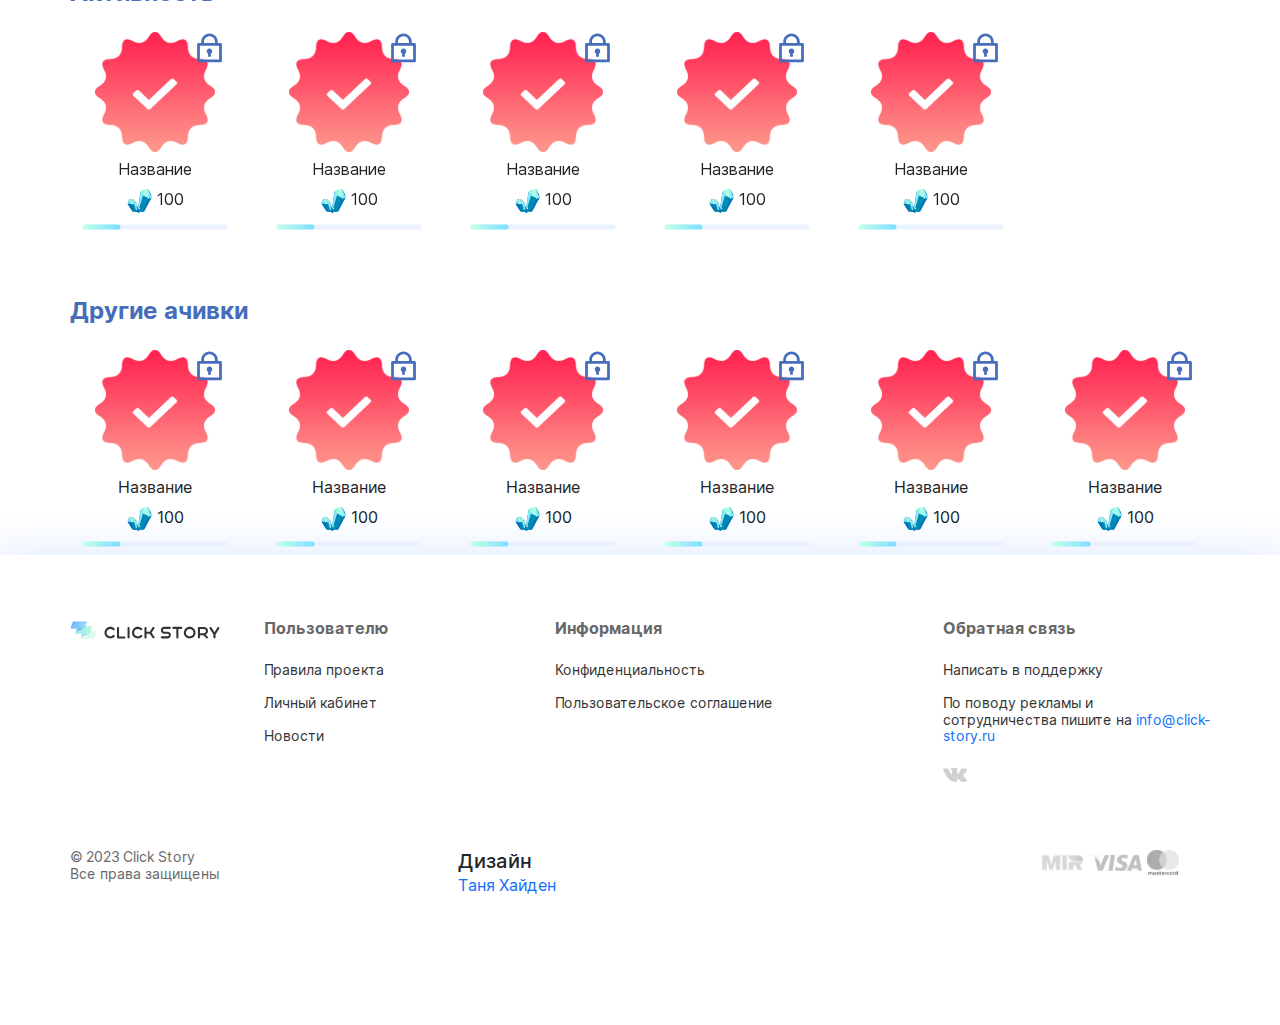
==== commit d8ac9426: "rating-modal finished" ====
--- a/cabinet.html
+++ b/cabinet.html
@@ -29,8 +29,7 @@
                     <a class="navbar-brand" href="index.html">
                         <img src="images/icons/logo.svg" alt="logo">
                     </a>
-                    <button class="navbar-toggler" type="button" data-bs-toggle="collapse"
-                        data-bs-target="#navbarSupportedContent" aria-controls="navbarSupportedContent" aria-expanded="false" aria-label="Toggle navigation">
+                    <button class="navbar-toggler" type="button" data-bs-toggle="collapse" data-bs-target="#navbarSupportedContent" aria-controls="navbarSupportedContent" aria-expanded="false" aria-label="Toggle navigation">
                         <span class="navbar-toggler-icon"></span>
                     </button>
                     <div class="collapse navbar-collapse" id="navbarSupportedContent">
@@ -76,7 +75,7 @@
                 <h3 class="title-tit">Личный кабинет</h3>
                 <div class="cab text-center">
                     <div class="row pb-2">
-                        <div class="col-4  nav-pills">
+                        <div class="col-4  nav-pills acctive">
                             <a class="nav-link" aria-current="page" href="main-bottom">Мои достижения</a>
                         </div>
                         <div class="col-4">
@@ -90,7 +89,7 @@
                 <div class="main-bottom" id="main-bottom">
                     <h4 class="title-ti">Покупки</h4>
                     <div class="row text-center">
-                        <div class="col-2 first text-center">
+                        <div class="col-2 first text-center" data-bs-toggle="modal" data-bs-target="#rateModal">
                             <img src="images/icons/tab-logo__one.svg" alt="icon">
                             <p class="parag my-2">Название</p>
                             <div class="row-bot a">
@@ -142,7 +141,7 @@
                     </div>
                     <h4 class="title-til">Создание историй</h4>
                     <div class="row text-center">
-                        <div class="col-2 first text-center">
+                        <div class="col-2 first text-center" data-bs-toggle="modal" data-bs-target="#rateModal">
                             <img src="images/icons/tab-logo__one.svg" alt="icon">
                             <p class="parag my-2">Название</p>
                             <div class="row-bot a">
@@ -194,7 +193,7 @@
                     </div>
                     <h4 class="title-til">Подписка</h4>
                     <div class="row text-center">
-                        <div class="col-2 pose  text-center">
+                        <div class="col-2 pose  text-center" data-bs-toggle="modal" data-bs-target="#rateModal">
                             <img src="images/icons/tab-logo__one.svg" alt="icon">
                             <img class="lock-icon" src="images/icons/lock-icon.svg" alt="icon">
                             <p class="parag my-2">Название</p>
@@ -247,7 +246,7 @@
                     </div>
                     <h4 class="title-til">Ачивки</h4>
                     <div class="row text-center">
-                        <div class="col-2 pose  text-center">
+                        <div class="col-2 pose  text-center" data-bs-toggle="modal" data-bs-target="#rateModal">
                             <img src="images/icons/tab-logo__one.svg" alt="icon">
                             <img class="lock-icon" src="images/icons/lock-icon.svg" alt="icon">
                             <p class="parag my-2">Название</p>
@@ -300,7 +299,7 @@
                     </div>
                     <h4 class="title-til">Активность</h4>
                     <div class="row text-center">
-                        <div class="col-2 pose  text-center">
+                        <div class="col-2 pose  text-center" data-bs-toggle="modal" data-bs-target="#rateModal">
                             <img src="images/icons/tab-logo__one.svg" alt="icon">
                             <img class="lock-icon" src="images/icons/lock-icon.svg" alt="icon">
                             <p class="parag my-2">Название</p>
@@ -353,7 +352,7 @@
                     </div>
                     <h4 class="title-til">Другие ачивки</h4>
                     <div class="row text-center">
-                        <div class="col-2 pose  text-center">
+                        <div class="col-2 pose  text-center" data-bs-toggle="modal" data-bs-target="#rateModal">
                             <img src="images/icons/tab-logo__one.svg" alt="icon">
                             <img class="lock-icon" src="images/icons/lock-icon.svg" alt="icon">
                             <p class="parag my-2">Название</p>
@@ -449,6 +448,21 @@
     </div>
   </div>
 
+  <div class="modal fade" id="rateModal" tabindex="-1" aria-labelledby="rateModalLabel" aria-hidden="true">
+    <div class="modal-dialog modal-dialog-centered">
+      <div class="modal-content rating-content">
+        <div class="info-body">
+            <p class="mb-3 text-start">Совершите 1 покупку любого визуального элемента на сайте (в том числе и фон)</p>
+            <div class="rating d-flex align-items-center">
+                <h5>Награда:</h5>
+                <img src="images/icons/quartz-icon.svg" alt="icon">
+                <p>50</p>
+            </div>
+        </div>
+      </div>
+    </div>
+  </div>
+
 
         <!-- footer section start -->
         <footer class="footer">
--- a/css/style.css
+++ b/css/style.css
@@ -157,7 +157,7 @@
 }
 
 .tug {
-	margin-left: 150px;
+	margin-left: 145px;
 }
 
 .nav-item {
@@ -259,13 +259,22 @@
 
 .pose {
 	position: relative;
-	margin-left: 30px;
 }
 
 .lock-icon {
 	position: absolute;
 	right: 26px;
 }
+.activee{
+	color: #456DBB;
+}
+.acctive{
+	fill: var(----blue #456DBB);
+	border-bottom: 2px solid #456DBB;
+	margin-bottom: -9px;
+}
+
+
 
 
 
@@ -334,7 +343,7 @@
 }
 
 .modal.show .dialog {
-	width: 220px;
+	width: 276px;
 	padding: 16px;
 	flex-direction: column;
 	align-items: center;
@@ -401,6 +410,14 @@
 	border: 1px solid var(--light-grey, #D0D0D0);
 	box-shadow: 0px 0px 15px 0px #CEE0FF
 }
+.rating-content{
+	width: 370px;
+	padding: 16px;
+}
+.rating{
+	color: #456DBB;
+	gap: 8px;
+}
 
 /* media query start */
 @media (min-width: 1440px) {
@@ -424,4 +441,34 @@
 		bottom: -79px;
 		left: -195px;
 	}
+	.contentss {
+		width: 750px;
+	}
+}
+@media (max-width:850px) {
+	.contentss{
+		width: 500px;
+		height: 864px;
+	} 
+	.contentss .row{
+		flex-direction: column;
+	}
+	.contentss .cols{
+		margin-top: 32px;
+	}	
+}
+@media (max-width:580px) {
+	.rating-content{
+		width: 300px;
+	}	
+}
+@media (max-width:550px) {
+	.contentss{
+		width: 400px;
+	}
+}
+@media (max-width:450px) {
+	.contentss{
+		width: 300px;
+	}
 }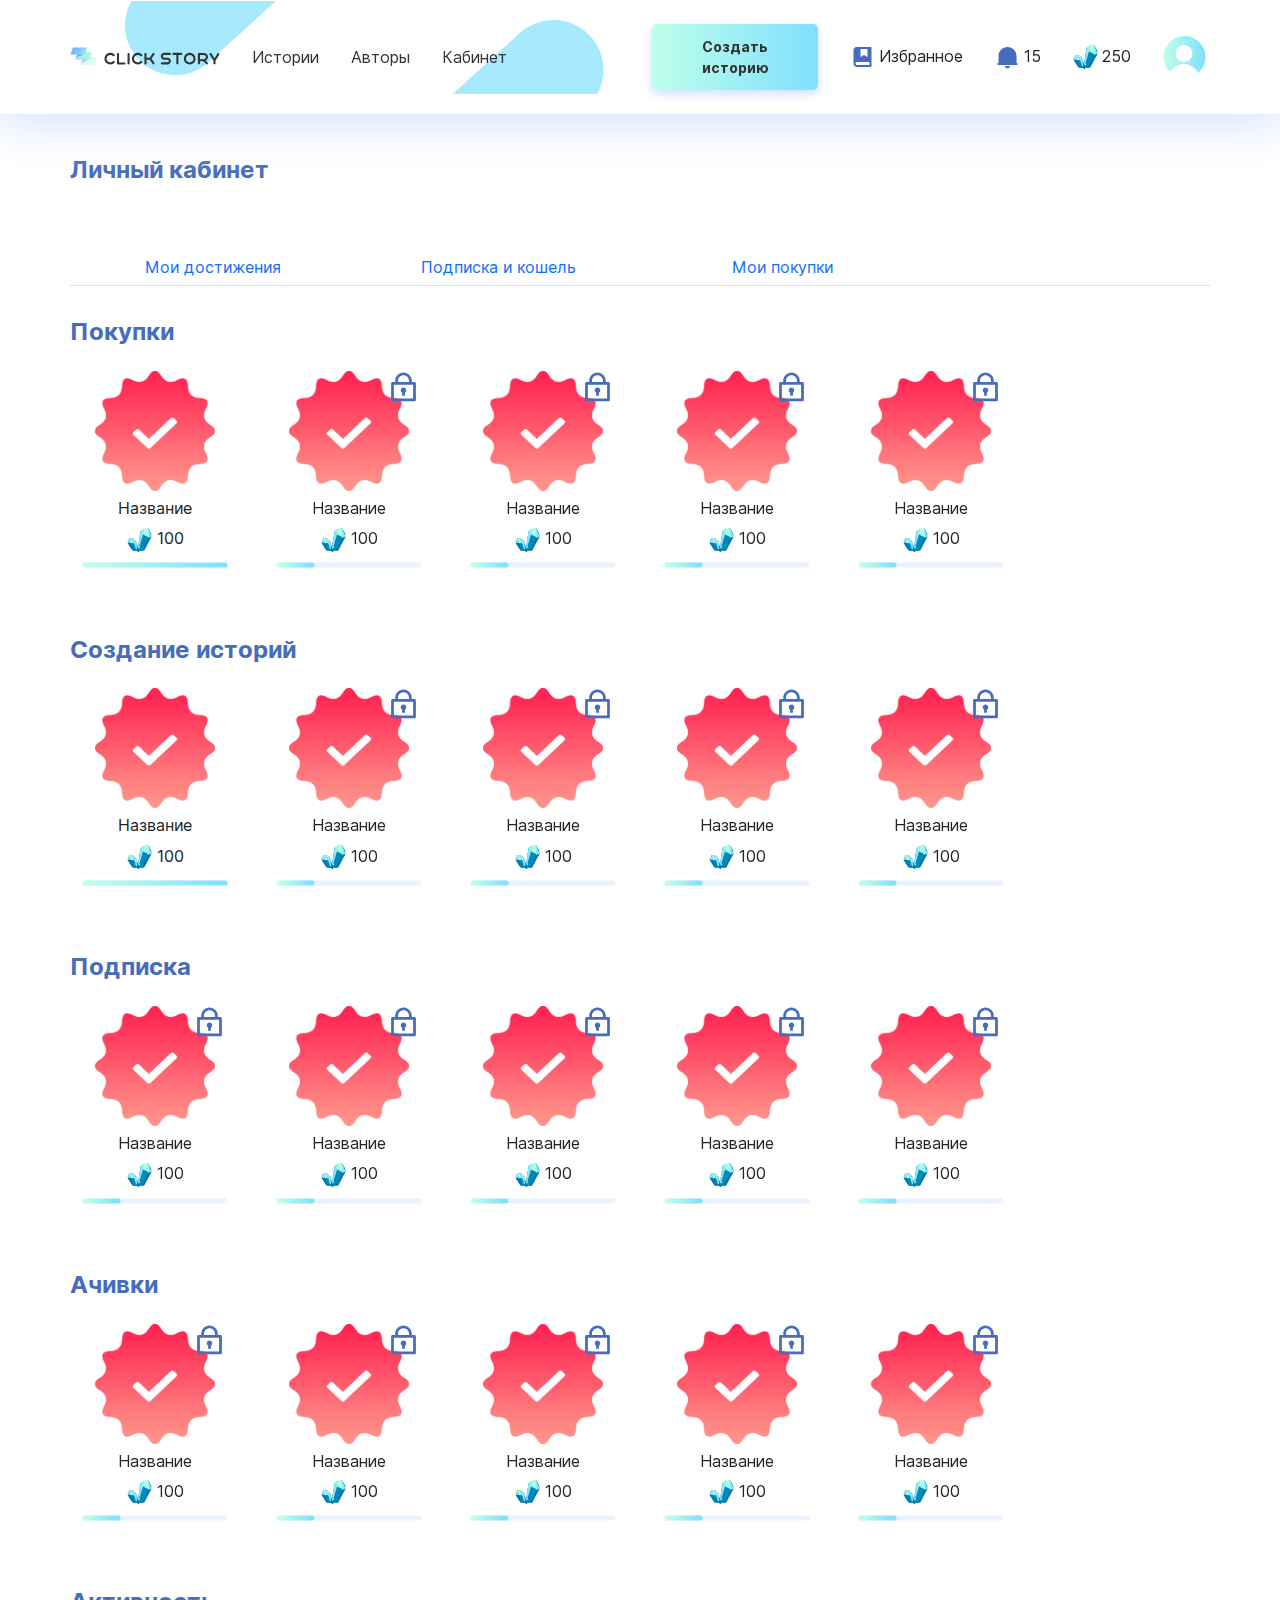
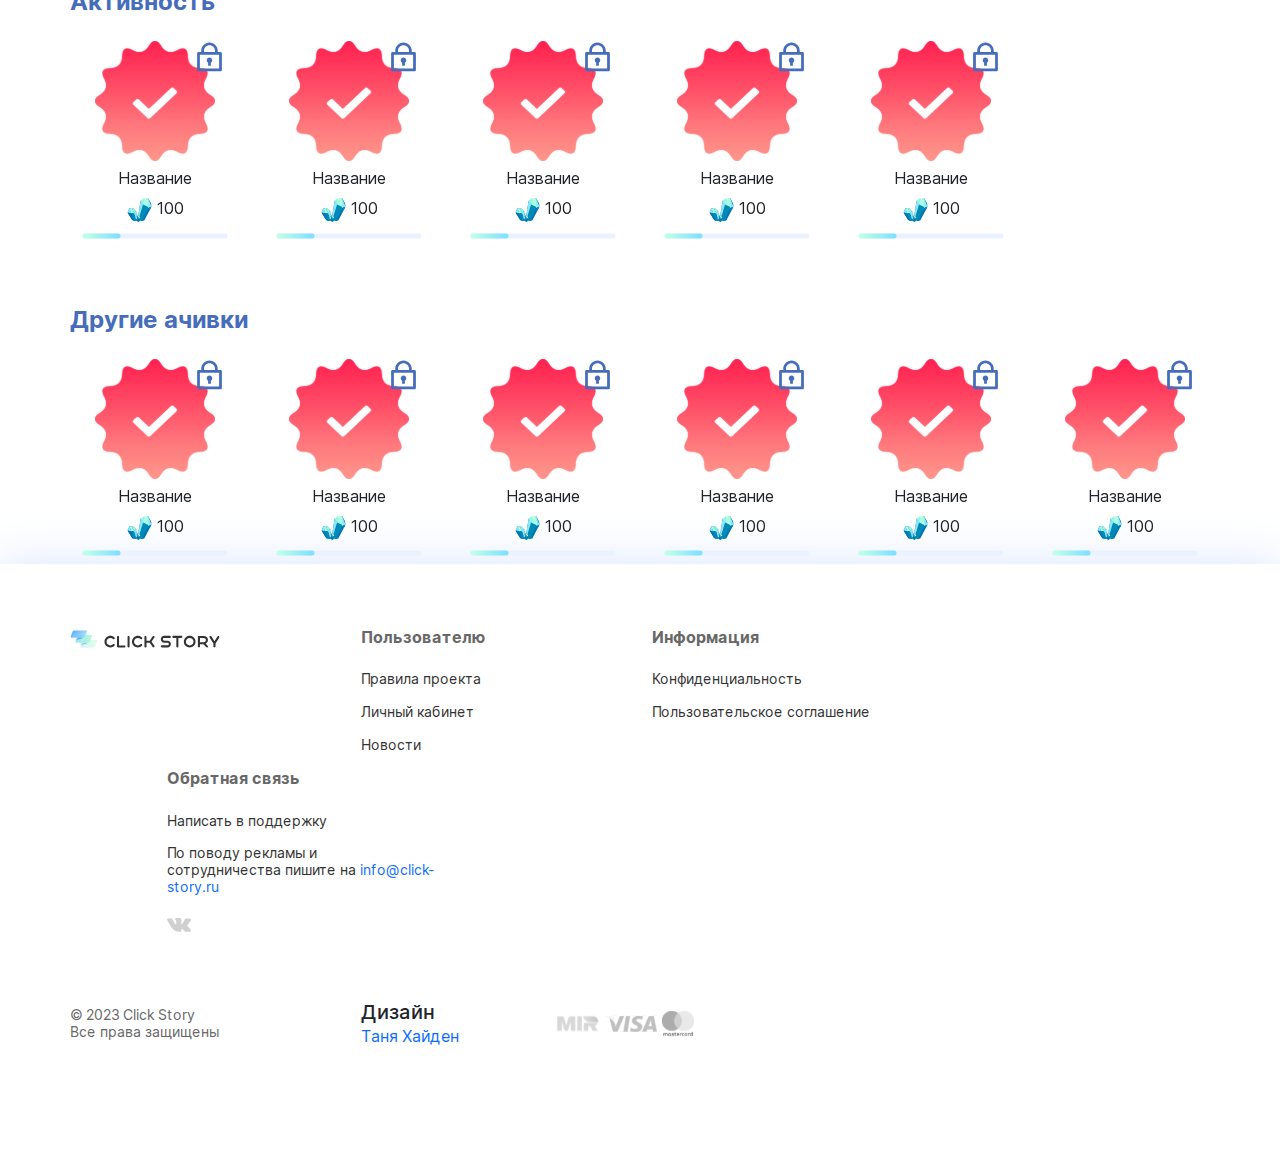
==== commit d7afd239: "cabinet project media finished" ====
--- a/cabinet.html
+++ b/cabinet.html
@@ -29,7 +29,9 @@
                     <a class="navbar-brand" href="index.html">
                         <img src="images/icons/logo.svg" alt="logo">
                     </a>
-                    <button class="navbar-toggler" type="button" data-bs-toggle="collapse" data-bs-target="#navbarSupportedContent" aria-controls="navbarSupportedContent" aria-expanded="false" aria-label="Toggle navigation">
+                    <button class="navbar-toggler" type="button" data-bs-toggle="collapse"
+                        data-bs-target="#navbarSupportedContent" aria-controls="navbarSupportedContent"
+                        aria-expanded="false" aria-label="Toggle navigation">
                         <span class="navbar-toggler-icon"></span>
                     </button>
                     <div class="collapse navbar-collapse" id="navbarSupportedContent">
@@ -45,7 +47,7 @@
                             </li>
                         </ul>
                         <form class="d-flex">
-                            <button type="button" class="btn tug" data-bs-toggle="modal" data-bs-target="#menuModal">Создать историю</button>
+                            <button type="button" class="btn tug">Создать историю</button>
                         </form>
                         <ul class="navbar-nav me-auto mb-2 mb-lg-0">
                             <li class="nav-item item">
@@ -60,7 +62,7 @@
                                 <img src="images/icons/quartz-icon.svg" alt="icons">
                                 <p class="book-icon__title">250</p>
                             </li>
-                            <li class="nav-item item">
+                            <li class="nav-item item" data-bs-toggle="modal" data-bs-target="#menuModal">
                                 <img src="images/icons/contact-icon.svg" alt="icons">
                             </li>
                         </ul>
@@ -74,22 +76,23 @@
             <div class="container">
                 <h3 class="title-tit">Личный кабинет</h3>
                 <div class="cab text-center">
-                    <div class="row pb-2">
-                        <div class="col-4  nav-pills acctive">
-                            <a class="nav-link" aria-current="page" href="main-bottom">Мои достижения</a>
-                        </div>
-                        <div class="col-4">
-                            <a class="nav-link" href="main-bottom">Подписка и кошель</a>
-                        </div>
-                        <div class="col-4">
-                            <a class="nav-link" href="main-bottom">Мои покупки</a>
-                        </div>
-                    </div>
+                    <ul class="nav nav-tabs d-flex align-items-center">
+                        <li class="col-xxl-4 col-xl-3 col-lg-4 col-md-4 col-sm-4">
+                          <a class="nav-link acctive" aria-current="page" href="#main-bottom">Мои достижения</a>
+                        </li>
+                        <li class="col-xxl-4 col-xl-3 col-lg-4 col-md-4 col-sm-4">
+                          <a class="nav-link" href="#main-bottom">Подписка и кошель</a>
+                        </li>
+                        <li class="col-xxl-4 col-xl-3 col-lg-4 col-md-4 col-sm-4">
+                          <a class="nav-link" href="#main-bottom">Мои покупки</a>
+                        </li>
+                      </ul>
                 </div>
                 <div class="main-bottom" id="main-bottom">
                     <h4 class="title-ti">Покупки</h4>
                     <div class="row text-center">
-                        <div class="col-2 first text-center" data-bs-toggle="modal" data-bs-target="#rateModal">
+                        <div class="col-xxl-2 col-xl-2 col-lg-2 col-md-3 col-sm-4  first text-center"
+                            data-bs-toggle="modal" data-bs-target="#rateModal">
                             <img src="images/icons/tab-logo__one.svg" alt="icon">
                             <p class="parag my-2">Название</p>
                             <div class="row-bot a">
@@ -98,37 +101,37 @@
                             </div>
                             <img class="bot-logo" src="images/icons/bot-logo.svg" alt="logo">
                         </div>
-                        <div class="col-2 pose  text-center">
-                            <img src="images/icons/tab-logo__one.svg" alt="icon">
-                            <img class="lock-icon" src="images/icons/lock-icon.svg" alt="icon">
-                            <p class="parag my-2">Название</p>
-                            <div class="row-bot a">
-                                <img src="images/icons/quartz-icon.svg" alt="icon">
-                                <span class="number pl-2">100</span>
-                                <img src="images/icons/bot-img__two.svg" alt="">
-                            </div>
-                        </div>
-                        <div class="col-2 pose  text-center">
-                            <img src="images/icons/tab-logo__one.svg" alt="icon">
-                            <img class="lock-icon" src="images/icons/lock-icon.svg" alt="icon">
-                            <p class="parag my-2">Название</p>
-                            <div class="row-bot a">
-                                <img src="images/icons/quartz-icon.svg" alt="icon">
-                                <span class="number pl-2">100</span>
-                                <img src="images/icons/bot-img__two.svg" alt="">
-                            </div>
-                        </div>
-                        <div class="col-2 pose  text-center">
-                            <img src="images/icons/tab-logo__one.svg" alt="icon">
-                            <img class="lock-icon" src="images/icons/lock-icon.svg" alt="icon">
-                            <p class="parag my-2">Название</p>
-                            <div class="row-bot a">
-                                <img src="images/icons/quartz-icon.svg" alt="icon">
-                                <span class="number pl-2">100</span>
-                                <img src="images/icons/bot-img__two.svg" alt="">
-                            </div>
-                        </div>
-                        <div class="col-2 pose  text-center">
+                        <div class="col-xxl-2 col-xl-2 col-lg-2 col-md-3 col-sm-4 pose  text-center">
+                            <img src="images/icons/tab-logo__one.svg" alt="icon">
+                            <img class="lock-icon" src="images/icons/lock-icon.svg" alt="icon">
+                            <p class="parag my-2">Название</p>
+                            <div class="row-bot a">
+                                <img src="images/icons/quartz-icon.svg" alt="icon">
+                                <span class="number pl-2">100</span>
+                                <img src="images/icons/bot-img__two.svg" alt="">
+                            </div>
+                        </div>
+                        <div class="col-xxl-2 col-xl-2 col-lg-2 col-md-3 col-sm-4 pose  text-center">
+                            <img src="images/icons/tab-logo__one.svg" alt="icon">
+                            <img class="lock-icon" src="images/icons/lock-icon.svg" alt="icon">
+                            <p class="parag my-2">Название</p>
+                            <div class="row-bot a">
+                                <img src="images/icons/quartz-icon.svg" alt="icon">
+                                <span class="number pl-2">100</span>
+                                <img src="images/icons/bot-img__two.svg" alt="">
+                            </div>
+                        </div>
+                        <div class="col-xxl-2 col-xl-2 col-lg-2 col-md-3 col-sm-4 pose  text-center">
+                            <img src="images/icons/tab-logo__one.svg" alt="icon">
+                            <img class="lock-icon" src="images/icons/lock-icon.svg" alt="icon">
+                            <p class="parag my-2">Название</p>
+                            <div class="row-bot a">
+                                <img src="images/icons/quartz-icon.svg" alt="icon">
+                                <span class="number pl-2">100</span>
+                                <img src="images/icons/bot-img__two.svg" alt="">
+                            </div>
+                        </div>
+                        <div class="col-xxl-2 col-xl-2 col-lg-2 col-md-3 col-sm-4 pose  text-center">
                             <img src="images/icons/tab-logo__one.svg" alt="icon">
                             <img class="lock-icon" src="images/icons/lock-icon.svg" alt="icon">
                             <p class="parag my-2">Название</p>
@@ -141,7 +144,7 @@
                     </div>
                     <h4 class="title-til">Создание историй</h4>
                     <div class="row text-center">
-                        <div class="col-2 first text-center" data-bs-toggle="modal" data-bs-target="#rateModal">
+                        <div class="col-xxl-2 col-xl-2 col-lg-2 col-md-3 col-sm-4 first text-center" data-bs-toggle="modal" data-bs-target="#rateModal">
                             <img src="images/icons/tab-logo__one.svg" alt="icon">
                             <p class="parag my-2">Название</p>
                             <div class="row-bot a">
@@ -150,37 +153,37 @@
                             </div>
                             <img class="bot-logo" src="images/icons/bot-logo.svg" alt="logo">
                         </div>
-                        <div class="col-2 pose  text-center">
-                            <img src="images/icons/tab-logo__one.svg" alt="icon">
-                            <img class="lock-icon" src="images/icons/lock-icon.svg" alt="icon">
-                            <p class="parag my-2">Название</p>
-                            <div class="row-bot a">
-                                <img src="images/icons/quartz-icon.svg" alt="icon">
-                                <span class="number pl-2">100</span>
-                                <img src="images/icons/bot-img__two.svg" alt="">
-                            </div>
-                        </div>
-                        <div class="col-2 pose  text-center">
-                            <img src="images/icons/tab-logo__one.svg" alt="icon">
-                            <img class="lock-icon" src="images/icons/lock-icon.svg" alt="icon">
-                            <p class="parag my-2">Название</p>
-                            <div class="row-bot a">
-                                <img src="images/icons/quartz-icon.svg" alt="icon">
-                                <span class="number pl-2">100</span>
-                                <img src="images/icons/bot-img__two.svg" alt="">
-                            </div>
-                        </div>
-                        <div class="col-2 pose  text-center">
-                            <img src="images/icons/tab-logo__one.svg" alt="icon">
-                            <img class="lock-icon" src="images/icons/lock-icon.svg" alt="icon">
-                            <p class="parag my-2">Название</p>
-                            <div class="row-bot a">
-                                <img src="images/icons/quartz-icon.svg" alt="icon">
-                                <span class="number pl-2">100</span>
-                                <img src="images/icons/bot-img__two.svg" alt="">
-                            </div>
-                        </div>
-                        <div class="col-2 pose  text-center">
+                        <div class="col-xxl-2 col-xl-2 col-lg-2 col-md-3 col-sm-4 pose  text-center">
+                            <img src="images/icons/tab-logo__one.svg" alt="icon">
+                            <img class="lock-icon" src="images/icons/lock-icon.svg" alt="icon">
+                            <p class="parag my-2">Название</p>
+                            <div class="row-bot a">
+                                <img src="images/icons/quartz-icon.svg" alt="icon">
+                                <span class="number pl-2">100</span>
+                                <img src="images/icons/bot-img__two.svg" alt="">
+                            </div>
+                        </div>
+                        <div class="col-xxl-2 col-xl-2 col-lg-2 col-md-3 col-sm-4 pose  text-center">
+                            <img src="images/icons/tab-logo__one.svg" alt="icon">
+                            <img class="lock-icon" src="images/icons/lock-icon.svg" alt="icon">
+                            <p class="parag my-2">Название</p>
+                            <div class="row-bot a">
+                                <img src="images/icons/quartz-icon.svg" alt="icon">
+                                <span class="number pl-2">100</span>
+                                <img src="images/icons/bot-img__two.svg" alt="">
+                            </div>
+                        </div>
+                        <div class="col-xxl-2 col-xl-2 col-lg-2 col-md-3 col-sm-4 pose  text-center">
+                            <img src="images/icons/tab-logo__one.svg" alt="icon">
+                            <img class="lock-icon" src="images/icons/lock-icon.svg" alt="icon">
+                            <p class="parag my-2">Название</p>
+                            <div class="row-bot a">
+                                <img src="images/icons/quartz-icon.svg" alt="icon">
+                                <span class="number pl-2">100</span>
+                                <img src="images/icons/bot-img__two.svg" alt="">
+                            </div>
+                        </div>
+                        <div class="col-xxl-2 col-xl-2 col-lg-2 col-md-3 col-sm-4 pose  text-center">
                             <img src="images/icons/tab-logo__one.svg" alt="icon">
                             <img class="lock-icon" src="images/icons/lock-icon.svg" alt="icon">
                             <p class="parag my-2">Название</p>
@@ -193,47 +196,47 @@
                     </div>
                     <h4 class="title-til">Подписка</h4>
                     <div class="row text-center">
-                        <div class="col-2 pose  text-center" data-bs-toggle="modal" data-bs-target="#rateModal">
-                            <img src="images/icons/tab-logo__one.svg" alt="icon">
-                            <img class="lock-icon" src="images/icons/lock-icon.svg" alt="icon">
-                            <p class="parag my-2">Название</p>
-                            <div class="row-bot a">
-                                <img src="images/icons/quartz-icon.svg" alt="icon">
-                                <span class="number pl-2">100</span>
-                                <img src="images/icons/bot-img__two.svg" alt="">
-                            </div>
-                        </div>
-                        <div class="col-2 pose  text-center">
-                            <img src="images/icons/tab-logo__one.svg" alt="icon">
-                            <img class="lock-icon" src="images/icons/lock-icon.svg" alt="icon">
-                            <p class="parag my-2">Название</p>
-                            <div class="row-bot a">
-                                <img src="images/icons/quartz-icon.svg" alt="icon">
-                                <span class="number pl-2">100</span>
-                                <img src="images/icons/bot-img__two.svg" alt="">
-                            </div>
-                        </div>
-                        <div class="col-2 pose  text-center">
-                            <img src="images/icons/tab-logo__one.svg" alt="icon">
-                            <img class="lock-icon" src="images/icons/lock-icon.svg" alt="icon">
-                            <p class="parag my-2">Название</p>
-                            <div class="row-bot a">
-                                <img src="images/icons/quartz-icon.svg" alt="icon">
-                                <span class="number pl-2">100</span>
-                                <img src="images/icons/bot-img__two.svg" alt="">
-                            </div>
-                        </div>
-                        <div class="col-2 pose  text-center">
-                            <img src="images/icons/tab-logo__one.svg" alt="icon">
-                            <img class="lock-icon" src="images/icons/lock-icon.svg" alt="icon">
-                            <p class="parag my-2">Название</p>
-                            <div class="row-bot a">
-                                <img src="images/icons/quartz-icon.svg" alt="icon">
-                                <span class="number pl-2">100</span>
-                                <img src="images/icons/bot-img__two.svg" alt="">
-                            </div>
-                        </div>
-                        <div class="col-2 pose  text-center">
+                        <div class="col-xxl-2 col-xl-2 col-lg-2 col-md-3 col-sm-4 pose  text-center" data-bs-toggle="modal" data-bs-target="#rateModal">
+                            <img src="images/icons/tab-logo__one.svg" alt="icon">
+                            <img class="lock-icon" src="images/icons/lock-icon.svg" alt="icon">
+                            <p class="parag my-2">Название</p>
+                            <div class="row-bot a">
+                                <img src="images/icons/quartz-icon.svg" alt="icon">
+                                <span class="number pl-2">100</span>
+                                <img src="images/icons/bot-img__two.svg" alt="">
+                            </div>
+                        </div>
+                        <div class="col-xxl-2 col-xl-2 col-lg-2 col-md-3 col-sm-4 pose  text-center">
+                            <img src="images/icons/tab-logo__one.svg" alt="icon">
+                            <img class="lock-icon" src="images/icons/lock-icon.svg" alt="icon">
+                            <p class="parag my-2">Название</p>
+                            <div class="row-bot a">
+                                <img src="images/icons/quartz-icon.svg" alt="icon">
+                                <span class="number pl-2">100</span>
+                                <img src="images/icons/bot-img__two.svg" alt="">
+                            </div>
+                        </div>
+                        <div class="col-xxl-2 col-xl-2 col-lg-2 col-md-3 col-sm-4 pose  text-center">
+                            <img src="images/icons/tab-logo__one.svg" alt="icon">
+                            <img class="lock-icon" src="images/icons/lock-icon.svg" alt="icon">
+                            <p class="parag my-2">Название</p>
+                            <div class="row-bot a">
+                                <img src="images/icons/quartz-icon.svg" alt="icon">
+                                <span class="number pl-2">100</span>
+                                <img src="images/icons/bot-img__two.svg" alt="">
+                            </div>
+                        </div>
+                        <div class="col-xxl-2 col-xl-2 col-lg-2 col-md-3 col-sm-4 pose  text-center">
+                            <img src="images/icons/tab-logo__one.svg" alt="icon">
+                            <img class="lock-icon" src="images/icons/lock-icon.svg" alt="icon">
+                            <p class="parag my-2">Название</p>
+                            <div class="row-bot a">
+                                <img src="images/icons/quartz-icon.svg" alt="icon">
+                                <span class="number pl-2">100</span>
+                                <img src="images/icons/bot-img__two.svg" alt="">
+                            </div>
+                        </div>
+                        <div class="col-xxl-2 col-xl-2 col-lg-2 col-md-3 col-sm-4 pose  text-center">
                             <img src="images/icons/tab-logo__one.svg" alt="icon">
                             <img class="lock-icon" src="images/icons/lock-icon.svg" alt="icon">
                             <p class="parag my-2">Название</p>
@@ -246,47 +249,47 @@
                     </div>
                     <h4 class="title-til">Ачивки</h4>
                     <div class="row text-center">
-                        <div class="col-2 pose  text-center" data-bs-toggle="modal" data-bs-target="#rateModal">
-                            <img src="images/icons/tab-logo__one.svg" alt="icon">
-                            <img class="lock-icon" src="images/icons/lock-icon.svg" alt="icon">
-                            <p class="parag my-2">Название</p>
-                            <div class="row-bot a">
-                                <img src="images/icons/quartz-icon.svg" alt="icon">
-                                <span class="number pl-2">100</span>
-                                <img src="images/icons/bot-img__two.svg" alt="">
-                            </div>
-                        </div>
-                        <div class="col-2 pose  text-center">
-                            <img src="images/icons/tab-logo__one.svg" alt="icon">
-                            <img class="lock-icon" src="images/icons/lock-icon.svg" alt="icon">
-                            <p class="parag my-2">Название</p>
-                            <div class="row-bot a">
-                                <img src="images/icons/quartz-icon.svg" alt="icon">
-                                <span class="number pl-2">100</span>
-                                <img src="images/icons/bot-img__two.svg" alt="">
-                            </div>
-                        </div>
-                        <div class="col-2 pose  text-center">
-                            <img src="images/icons/tab-logo__one.svg" alt="icon">
-                            <img class="lock-icon" src="images/icons/lock-icon.svg" alt="icon">
-                            <p class="parag my-2">Название</p>
-                            <div class="row-bot a">
-                                <img src="images/icons/quartz-icon.svg" alt="icon">
-                                <span class="number pl-2">100</span>
-                                <img src="images/icons/bot-img__two.svg" alt="">
-                            </div>
-                        </div>
-                        <div class="col-2 pose  text-center">
-                            <img src="images/icons/tab-logo__one.svg" alt="icon">
-                            <img class="lock-icon" src="images/icons/lock-icon.svg" alt="icon">
-                            <p class="parag my-2">Название</p>
-                            <div class="row-bot a">
-                                <img src="images/icons/quartz-icon.svg" alt="icon">
-                                <span class="number pl-2">100</span>
-                                <img src="images/icons/bot-img__two.svg" alt="">
-                            </div>
-                        </div>
-                        <div class="col-2 pose  text-center">
+                        <div class="col-xxl-2 col-xl-2 col-lg-2 col-md-3 col-sm-4 pose  text-center" data-bs-toggle="modal" data-bs-target="#rateModal">
+                            <img src="images/icons/tab-logo__one.svg" alt="icon">
+                            <img class="lock-icon" src="images/icons/lock-icon.svg" alt="icon">
+                            <p class="parag my-2">Название</p>
+                            <div class="row-bot a">
+                                <img src="images/icons/quartz-icon.svg" alt="icon">
+                                <span class="number pl-2">100</span>
+                                <img src="images/icons/bot-img__two.svg" alt="">
+                            </div>
+                        </div>
+                        <div class="col-xxl-2 col-xl-2 col-lg-2 col-md-3 col-sm-4 pose  text-center">
+                            <img src="images/icons/tab-logo__one.svg" alt="icon">
+                            <img class="lock-icon" src="images/icons/lock-icon.svg" alt="icon">
+                            <p class="parag my-2">Название</p>
+                            <div class="row-bot a">
+                                <img src="images/icons/quartz-icon.svg" alt="icon">
+                                <span class="number pl-2">100</span>
+                                <img src="images/icons/bot-img__two.svg" alt="">
+                            </div>
+                        </div>
+                        <div class="col-xxl-2 col-xl-2 col-lg-2 col-md-3 col-sm-4 pose  text-center">
+                            <img src="images/icons/tab-logo__one.svg" alt="icon">
+                            <img class="lock-icon" src="images/icons/lock-icon.svg" alt="icon">
+                            <p class="parag my-2">Название</p>
+                            <div class="row-bot a">
+                                <img src="images/icons/quartz-icon.svg" alt="icon">
+                                <span class="number pl-2">100</span>
+                                <img src="images/icons/bot-img__two.svg" alt="">
+                            </div>
+                        </div>
+                        <div class="col-xxl-2 col-xl-2 col-lg-2 col-md-3 col-sm-4 pose  text-center">
+                            <img src="images/icons/tab-logo__one.svg" alt="icon">
+                            <img class="lock-icon" src="images/icons/lock-icon.svg" alt="icon">
+                            <p class="parag my-2">Название</p>
+                            <div class="row-bot a">
+                                <img src="images/icons/quartz-icon.svg" alt="icon">
+                                <span class="number pl-2">100</span>
+                                <img src="images/icons/bot-img__two.svg" alt="">
+                            </div>
+                        </div>
+                        <div class="col-xxl-2 col-xl-2 col-lg-2 col-md-3 col-sm-4 pose  text-center">
                             <img src="images/icons/tab-logo__one.svg" alt="icon">
                             <img class="lock-icon" src="images/icons/lock-icon.svg" alt="icon">
                             <p class="parag my-2">Название</p>
@@ -299,47 +302,47 @@
                     </div>
                     <h4 class="title-til">Активность</h4>
                     <div class="row text-center">
-                        <div class="col-2 pose  text-center" data-bs-toggle="modal" data-bs-target="#rateModal">
-                            <img src="images/icons/tab-logo__one.svg" alt="icon">
-                            <img class="lock-icon" src="images/icons/lock-icon.svg" alt="icon">
-                            <p class="parag my-2">Название</p>
-                            <div class="row-bot a">
-                                <img src="images/icons/quartz-icon.svg" alt="icon">
-                                <span class="number pl-2">100</span>
-                                <img src="images/icons/bot-img__two.svg" alt="">
-                            </div>
-                        </div>
-                        <div class="col-2 pose  text-center">
-                            <img src="images/icons/tab-logo__one.svg" alt="icon">
-                            <img class="lock-icon" src="images/icons/lock-icon.svg" alt="icon">
-                            <p class="parag my-2">Название</p>
-                            <div class="row-bot a">
-                                <img src="images/icons/quartz-icon.svg" alt="icon">
-                                <span class="number pl-2">100</span>
-                                <img src="images/icons/bot-img__two.svg" alt="">
-                            </div>
-                        </div>
-                        <div class="col-2 pose  text-center">
-                            <img src="images/icons/tab-logo__one.svg" alt="icon">
-                            <img class="lock-icon" src="images/icons/lock-icon.svg" alt="icon">
-                            <p class="parag my-2">Название</p>
-                            <div class="row-bot a">
-                                <img src="images/icons/quartz-icon.svg" alt="icon">
-                                <span class="number pl-2">100</span>
-                                <img src="images/icons/bot-img__two.svg" alt="">
-                            </div>
-                        </div>
-                        <div class="col-2 pose  text-center">
-                            <img src="images/icons/tab-logo__one.svg" alt="icon">
-                            <img class="lock-icon" src="images/icons/lock-icon.svg" alt="icon">
-                            <p class="parag my-2">Название</p>
-                            <div class="row-bot a">
-                                <img src="images/icons/quartz-icon.svg" alt="icon">
-                                <span class="number pl-2">100</span>
-                                <img src="images/icons/bot-img__two.svg" alt="">
-                            </div>
-                        </div>
-                        <div class="col-2 pose  text-center">
+                        <div class="col-xxl-2 col-xl-2 col-lg-2 col-md-3 col-sm-4 pose  text-center" data-bs-toggle="modal" data-bs-target="#rateModal">
+                            <img src="images/icons/tab-logo__one.svg" alt="icon">
+                            <img class="lock-icon" src="images/icons/lock-icon.svg" alt="icon">
+                            <p class="parag my-2">Название</p>
+                            <div class="row-bot a">
+                                <img src="images/icons/quartz-icon.svg" alt="icon">
+                                <span class="number pl-2">100</span>
+                                <img src="images/icons/bot-img__two.svg" alt="">
+                            </div>
+                        </div>
+                        <div class="col-xxl-2 col-xl-2 col-lg-2 col-md-3 col-sm-4 pose  text-center">
+                            <img src="images/icons/tab-logo__one.svg" alt="icon">
+                            <img class="lock-icon" src="images/icons/lock-icon.svg" alt="icon">
+                            <p class="parag my-2">Название</p>
+                            <div class="row-bot a">
+                                <img src="images/icons/quartz-icon.svg" alt="icon">
+                                <span class="number pl-2">100</span>
+                                <img src="images/icons/bot-img__two.svg" alt="">
+                            </div>
+                        </div>
+                        <div class="col-xxl-2 col-xl-2 col-lg-2 col-md-3 col-sm-4 pose  text-center">
+                            <img src="images/icons/tab-logo__one.svg" alt="icon">
+                            <img class="lock-icon" src="images/icons/lock-icon.svg" alt="icon">
+                            <p class="parag my-2">Название</p>
+                            <div class="row-bot a">
+                                <img src="images/icons/quartz-icon.svg" alt="icon">
+                                <span class="number pl-2">100</span>
+                                <img src="images/icons/bot-img__two.svg" alt="">
+                            </div>
+                        </div>
+                        <div class="col-xxl-2 col-xl-2 col-lg-2 col-md-3 col-sm-4 pose  text-center">
+                            <img src="images/icons/tab-logo__one.svg" alt="icon">
+                            <img class="lock-icon" src="images/icons/lock-icon.svg" alt="icon">
+                            <p class="parag my-2">Название</p>
+                            <div class="row-bot a">
+                                <img src="images/icons/quartz-icon.svg" alt="icon">
+                                <span class="number pl-2">100</span>
+                                <img src="images/icons/bot-img__two.svg" alt="">
+                            </div>
+                        </div>
+                        <div class="col-xxl-2 col-xl-2 col-lg-2 col-md-3 col-sm-4 pose  text-center">
                             <img src="images/icons/tab-logo__one.svg" alt="icon">
                             <img class="lock-icon" src="images/icons/lock-icon.svg" alt="icon">
                             <p class="parag my-2">Название</p>
@@ -352,57 +355,57 @@
                     </div>
                     <h4 class="title-til">Другие ачивки</h4>
                     <div class="row text-center">
-                        <div class="col-2 pose  text-center" data-bs-toggle="modal" data-bs-target="#rateModal">
-                            <img src="images/icons/tab-logo__one.svg" alt="icon">
-                            <img class="lock-icon" src="images/icons/lock-icon.svg" alt="icon">
-                            <p class="parag my-2">Название</p>
-                            <div class="row-bot a">
-                                <img src="images/icons/quartz-icon.svg" alt="icon">
-                                <span class="number pl-2">100</span>
-                                <img src="images/icons/bot-img__two.svg" alt="">
-                            </div>
-                        </div>
-                        <div class="col-2 pose  text-center">
-                            <img src="images/icons/tab-logo__one.svg" alt="icon">
-                            <img class="lock-icon" src="images/icons/lock-icon.svg" alt="icon">
-                            <p class="parag my-2">Название</p>
-                            <div class="row-bot a">
-                                <img src="images/icons/quartz-icon.svg" alt="icon">
-                                <span class="number pl-2">100</span>
-                                <img src="images/icons/bot-img__two.svg" alt="">
-                            </div>
-                        </div>
-                        <div class="col-2 pose  text-center">
-                            <img src="images/icons/tab-logo__one.svg" alt="icon">
-                            <img class="lock-icon" src="images/icons/lock-icon.svg" alt="icon">
-                            <p class="parag my-2">Название</p>
-                            <div class="row-bot a">
-                                <img src="images/icons/quartz-icon.svg" alt="icon">
-                                <span class="number pl-2">100</span>
-                                <img src="images/icons/bot-img__two.svg" alt="">
-                            </div>
-                        </div>
-                        <div class="col-2 pose  text-center">
-                            <img src="images/icons/tab-logo__one.svg" alt="icon">
-                            <img class="lock-icon" src="images/icons/lock-icon.svg" alt="icon">
-                            <p class="parag my-2">Название</p>
-                            <div class="row-bot a">
-                                <img src="images/icons/quartz-icon.svg" alt="icon">
-                                <span class="number pl-2">100</span>
-                                <img src="images/icons/bot-img__two.svg" alt="">
-                            </div>
-                        </div>
-                        <div class="col-2 pose  text-center">
-                            <img src="images/icons/tab-logo__one.svg" alt="icon">
-                            <img class="lock-icon" src="images/icons/lock-icon.svg" alt="icon">
-                            <p class="parag my-2">Название</p>
-                            <div class="row-bot a">
-                                <img src="images/icons/quartz-icon.svg" alt="icon">
-                                <span class="number pl-2">100</span>
-                                <img src="images/icons/bot-img__two.svg" alt="">
-                            </div>
-                        </div>
-                        <div class="col-2 pose  text-center">
+                        <div class="col-xxl-2 col-xl-2 col-lg-2 col-md-3 col-sm-4 pose  text-center" data-bs-toggle="modal" data-bs-target="#rateModal">
+                            <img src="images/icons/tab-logo__one.svg" alt="icon">
+                            <img class="lock-icon" src="images/icons/lock-icon.svg" alt="icon">
+                            <p class="parag my-2">Название</p>
+                            <div class="row-bot a">
+                                <img src="images/icons/quartz-icon.svg" alt="icon">
+                                <span class="number pl-2">100</span>
+                                <img src="images/icons/bot-img__two.svg" alt="">
+                            </div>
+                        </div>
+                        <div class="col-xxl-2 col-xl-2 col-lg-2 col-md-3 col-sm-4 pose  text-center">
+                            <img src="images/icons/tab-logo__one.svg" alt="icon">
+                            <img class="lock-icon" src="images/icons/lock-icon.svg" alt="icon">
+                            <p class="parag my-2">Название</p>
+                            <div class="row-bot a">
+                                <img src="images/icons/quartz-icon.svg" alt="icon">
+                                <span class="number pl-2">100</span>
+                                <img src="images/icons/bot-img__two.svg" alt="">
+                            </div>
+                        </div>
+                        <div class="col-xxl-2 col-xl-2 col-lg-2 col-md-3 col-sm-4 pose  text-center">
+                            <img src="images/icons/tab-logo__one.svg" alt="icon">
+                            <img class="lock-icon" src="images/icons/lock-icon.svg" alt="icon">
+                            <p class="parag my-2">Название</p>
+                            <div class="row-bot a">
+                                <img src="images/icons/quartz-icon.svg" alt="icon">
+                                <span class="number pl-2">100</span>
+                                <img src="images/icons/bot-img__two.svg" alt="">
+                            </div>
+                        </div>
+                        <div class="col-xxl-2 col-xl-2 col-lg-2 col-md-3 col-sm-4 pose  text-center">
+                            <img src="images/icons/tab-logo__one.svg" alt="icon">
+                            <img class="lock-icon" src="images/icons/lock-icon.svg" alt="icon">
+                            <p class="parag my-2">Название</p>
+                            <div class="row-bot a">
+                                <img src="images/icons/quartz-icon.svg" alt="icon">
+                                <span class="number pl-2">100</span>
+                                <img src="images/icons/bot-img__two.svg" alt="">
+                            </div>
+                        </div>
+                        <div class="col-xxl-2 col-xl-2 col-lg-2 col-md-3 col-sm-4 pose  text-center">
+                            <img src="images/icons/tab-logo__one.svg" alt="icon">
+                            <img class="lock-icon" src="images/icons/lock-icon.svg" alt="icon">
+                            <p class="parag my-2">Название</p>
+                            <div class="row-bot a">
+                                <img src="images/icons/quartz-icon.svg" alt="icon">
+                                <span class="number pl-2">100</span>
+                                <img src="images/icons/bot-img__two.svg" alt="">
+                            </div>
+                        </div>
+                        <div class="col-xxl-2 col-xl-2 col-lg-2 col-md-3 col-sm-4 pose  text-center">
                             <img src="images/icons/tab-logo__one.svg" alt="icon">
                             <img class="lock-icon" src="images/icons/lock-icon.svg" alt="icon">
                             <p class="parag my-2">Название</p>
@@ -417,89 +420,90 @@
             </div>
         </main>
         <!-- ==================modal========================= -->
-  
-  <!-- Modal -->
-  <div class="modal fade" id="menuModal" tabindex="-1" aria-labelledby="menuModalLabel" aria-hidden="true">
-    <div class="modal-dialog dialog modal-dialog-centered">
-      <div class="modal-content contentt">
-        <div class="modal-body">
-            <ul class="modal-title" id="menuModalLabel">
-                <li class="nav-itemm">
-                    <a href="#!">Моя страница</a>
-                </li>
-                <li class="nav-itemm">
-                    <a href="#!">Черновики</a>
-                </li>
-                <li class="nav-itemm">
-                    <a href="#!">Мои покупки</a>
-                </li>
-                <li class="nav-itemm">
-                    <a href="#!">Личный кабинет</a>
-                </li>
-                <li class="nav-itemm">
-                    <a href="#!">Настройки</a>
-                </li>
-                <li class="nav-itemm">
-                    <a href="#!">Выйти из аккаунта</a>
-                </li>
-            </ul>
-        </div>
-      </div>
-    </div>
-  </div>
-
-  <div class="modal fade" id="rateModal" tabindex="-1" aria-labelledby="rateModalLabel" aria-hidden="true">
-    <div class="modal-dialog modal-dialog-centered">
-      <div class="modal-content rating-content">
-        <div class="info-body">
-            <p class="mb-3 text-start">Совершите 1 покупку любого визуального элемента на сайте (в том числе и фон)</p>
-            <div class="rating d-flex align-items-center">
-                <h5>Награда:</h5>
-                <img src="images/icons/quartz-icon.svg" alt="icon">
-                <p>50</p>
+
+        <!-- Modal -->
+        <div class="modal fade" id="menuModal" tabindex="-1" aria-labelledby="menuModalLabel" aria-hidden="true">
+            <div class="modal-dialog dialog modal-dialog-centered">
+                <div class="modal-content contentt">
+                    <div class="modal-body">
+                        <ul class="modal-title" id="menuModalLabel">
+                            <li class="nav-itemm">
+                                <a href="#!">Моя страница</a>
+                            </li>
+                            <li class="nav-itemm">
+                                <a href="#!">Черновики</a>
+                            </li>
+                            <li class="nav-itemm">
+                                <a href="#!">Мои покупки</a>
+                            </li>
+                            <li class="nav-itemm">
+                                <a href="#!">Личный кабинет</a>
+                            </li>
+                            <li class="nav-itemm">
+                                <a href="#!">Настройки</a>
+                            </li>
+                            <li class="nav-itemm">
+                                <a href="#!">Выйти из аккаунта</a>
+                            </li>
+                        </ul>
+                    </div>
+                </div>
             </div>
         </div>
-      </div>
-    </div>
-  </div>
+
+        <div class="modal fade" id="rateModal" tabindex="-1" aria-labelledby="rateModalLabel" aria-hidden="true">
+            <div class="modal-dialog modal-dialog-centered">
+                <div class="modal-content rating-content">
+                    <div class="info-body">
+                        <p class="mb-3 text-start">Совершите 1 покупку любого визуального элемента на сайте (в том числе
+                            и фон)</p>
+                        <div class="rating d-flex align-items-center">
+                            <h5>Награда:</h5>
+                            <img src="images/icons/quartz-icon.svg" alt="icon">
+                            <p>50</p>
+                        </div>
+                    </div>
+                </div>
+            </div>
+        </div>
 
 
         <!-- footer section start -->
         <footer class="footer">
             <div class="container">
                 <div class="row">
-                    <div class="col-xxl-2 col-xl-2 col-lg-2 col-md-6"><img class="footer-card__logo"
+                    <div class="col-xxl-2 col-xl-2 col-lg-2 col-md-6 col-sm-4"><img class="footer-card__logo"
                             src="images/icons/logo.svg" alt="logo"></div>
-                    <div class="col-xxl-2 col-xl-2 col-lg-2 col-md-6">
+                    <div class="col-xxl-2 col-xl-2 col-lg-2 col-md-6 col-sm-6 offset-1">
                         <h3 class="title-par">Пользователю</h3>
                         <h4 class="title-child">Правила проекта</h4>
                         <h4 class="title-child">Личный кабинет</h4>
                         <h4 class="title-child">Новости</h4>
                     </div>
-                    <div class="col-xxl-3 col-xl-3 col-lg-6 col-md-6 offset-1">
+                    <div class="col-xxl-3 col-xl-3 col-lg-6 col-md-6 offset-1 col-sm-4">
                         <h3 class="title-par">Информация</h3>
                         <h4 class="title-child">Конфиденциальность</h4>
                         <h4 class="title-child">Пользовательское соглашение</h4>
                     </div>
-                    <div class="col-xxl-3 col-xl-3 col-lg-6 col-md-6 offset-1">
+                    <div class="col-xxl-3 col-xl-3 col-lg-6 col-md-4 col-sm-6 offset-1">
                         <h3 class="title-par">Обратная связь</h3>
                         <h4 class="title-child">Написать в поддержку</h4>
                         <h4 class="title-child">По поводу рекламы и сотрудничества пишите на <a
-                                class="footer-card__link" href="https://elbekdevclickstory.netlify.app/">
-                                info@click-story.ru</a></h4>
+                                class="footer-card__link"
+                                href="https://elbekdevclickstory.netlify.app/">info@click-story.ru</a></h4>
                         <img class="vk-logo" src="images/icons/vk-logo.svg" alt="vk-logo">
                     </div>
                 </div>
                 <div class="footer-top mid">
-                    <div class="row">
-                        <div class="col-xxl-3 col-xl-3 col-lg-3 col-md-6">
+                    <div class="row align-items-center">
+                        <div class="col-xxl-4 col-xl-3 col-lg-4 col-md-4 col-sm-4">
                             <h5 class="title-info">© 2023 Click Story <br> Все права защищены</h5>
                         </div>
-                        <div class="col-xxl-2 col-xl-2 col-lg-2 col-md-6 offset-1">
+                        <div class="col-xxl-4 col-xl-2 col-lg-4 col-md-4 col-sm-4">
                             <h5 class="job">Дизайн</h5>
                             <a href="https://github.com/Togayev-Elbek">Таня Хайден</a>
                         </div>
-                        <div class="col-xxl-2 col-xl-2 col-lg-2 col-md-6 offset-4">
+                        <div class="col-xxl-4 col-xl-2 col-lg-4 col-md-4 col-sm-4">
                             <img class="mir-logo" src="images/icons/mir-logo.svg" alt="logo">
                             <img class="visa-logo" src="images/icons/visa-logo.svg" alt="logo">
                             <img class="mastercard-logo" src="images/icons/mastercard-logo.svg" alt="logo">
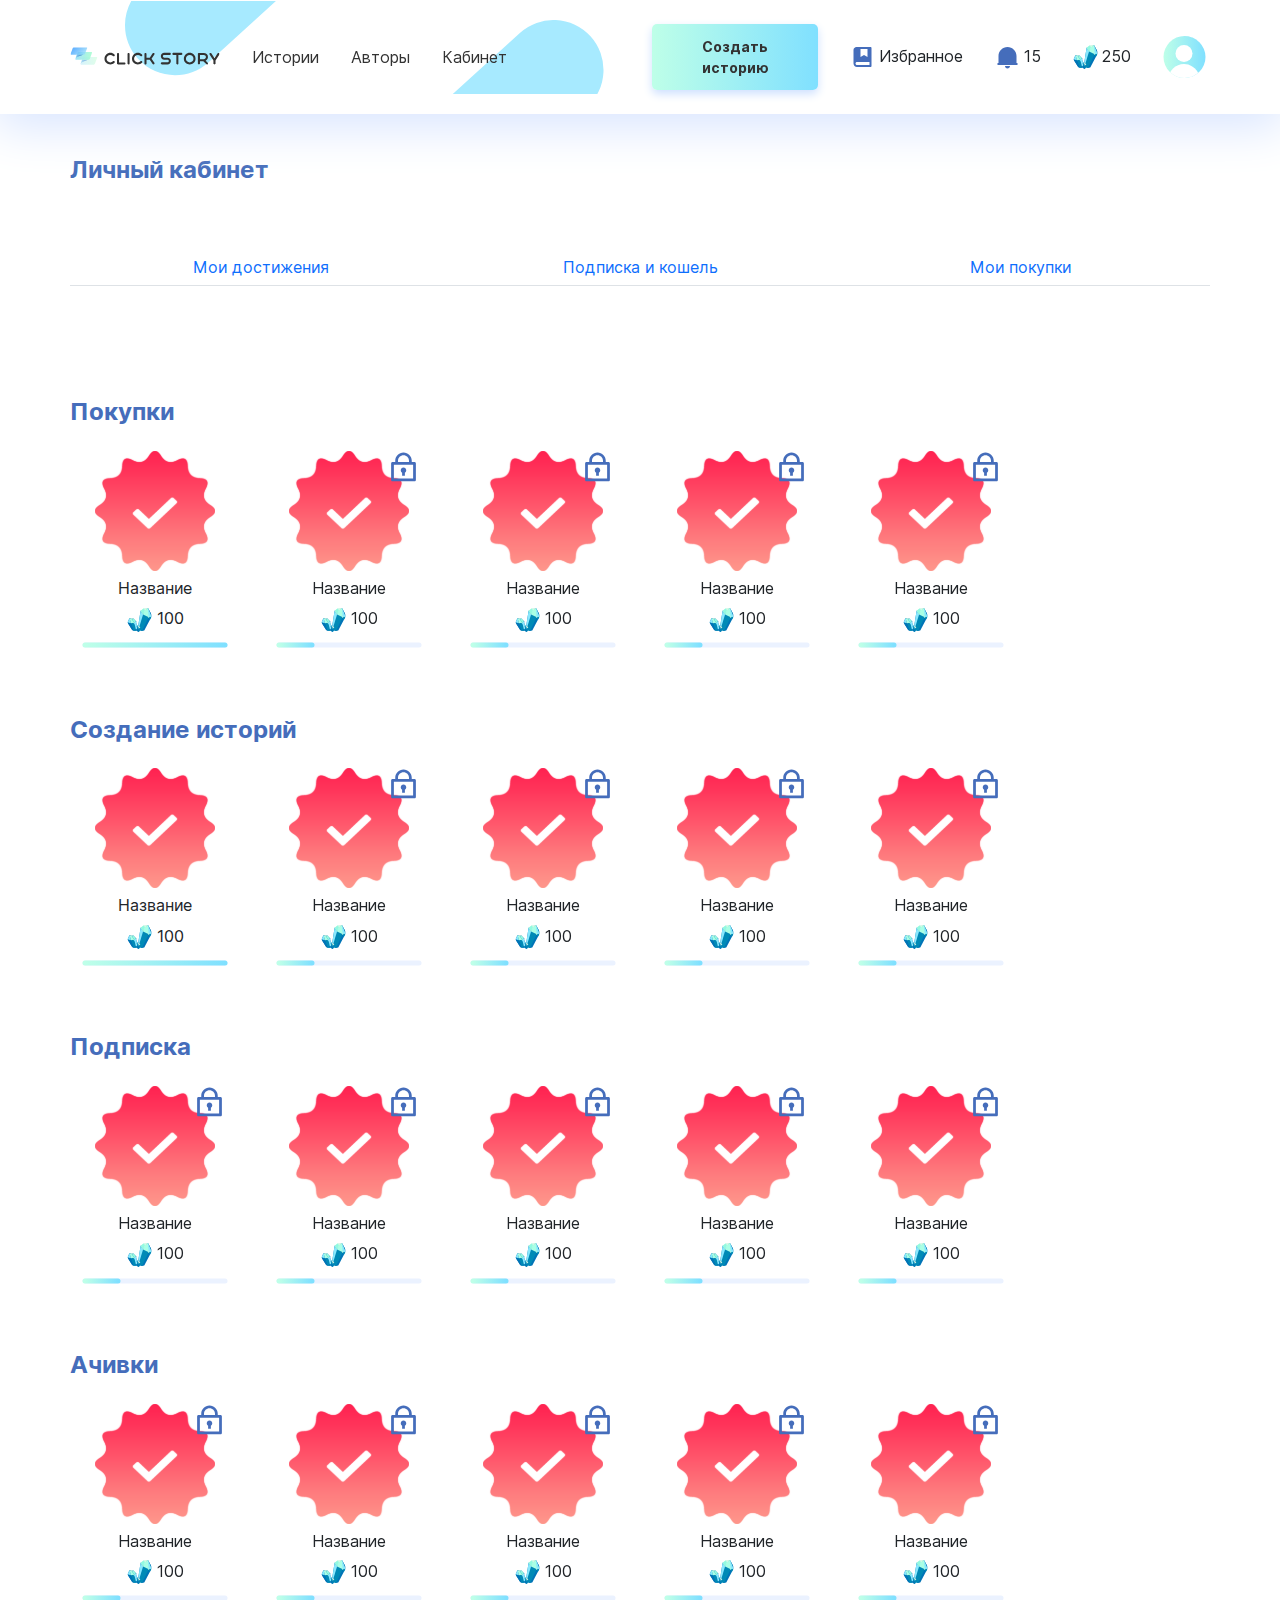
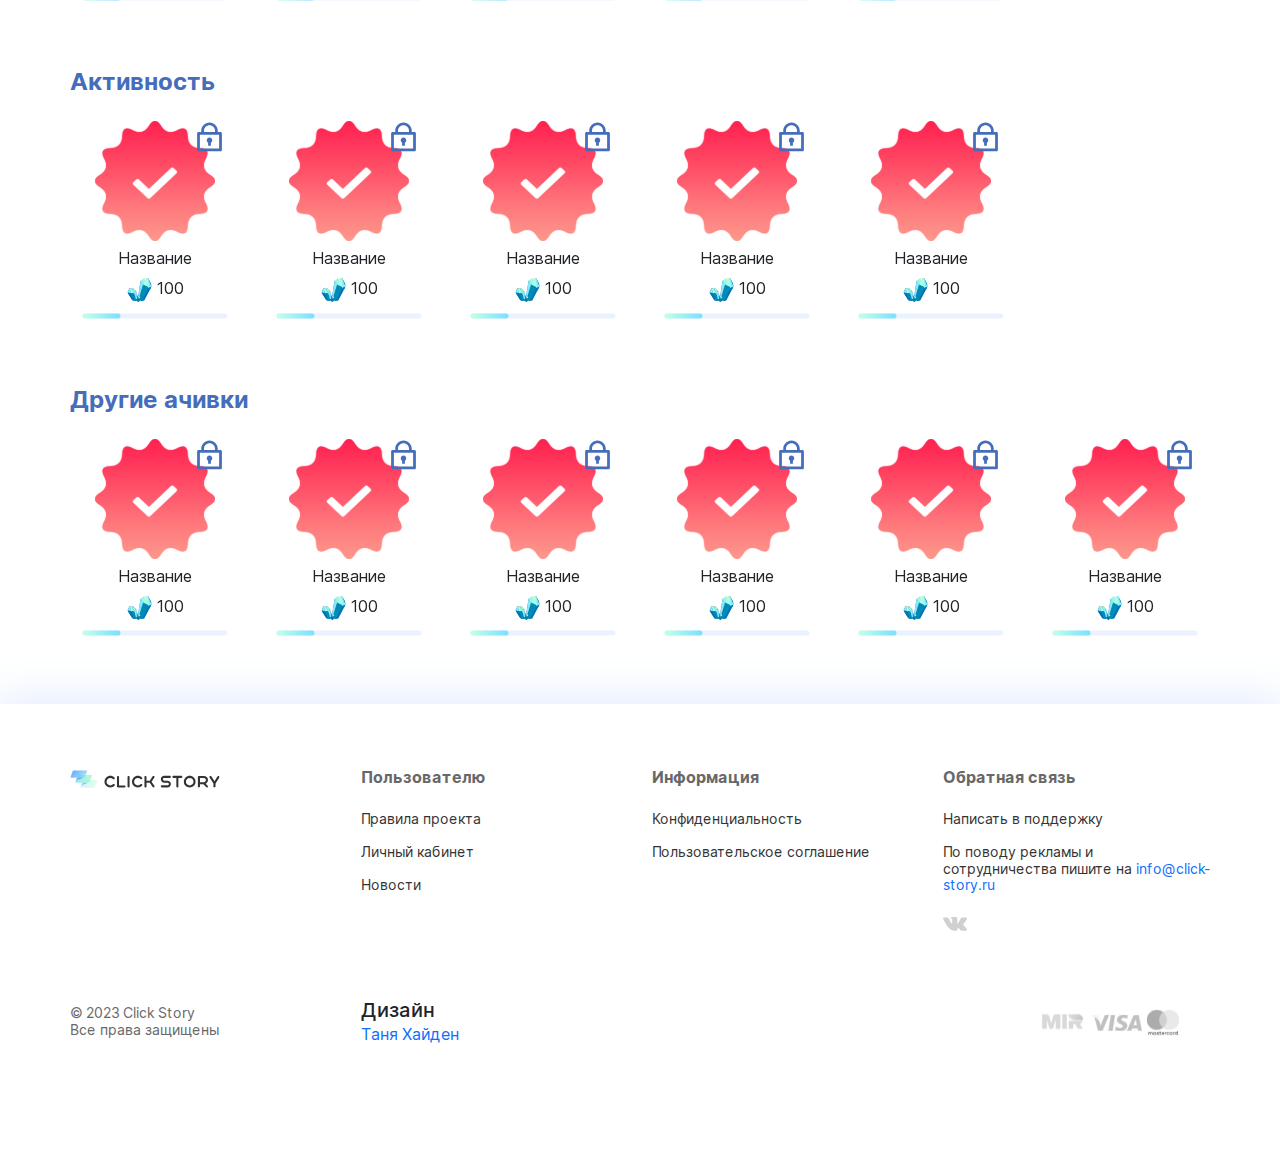
==== commit 7febd198: "smal changed" ====
--- a/cabinet.html
+++ b/cabinet.html
@@ -77,13 +77,13 @@
                 <h3 class="title-tit">Личный кабинет</h3>
                 <div class="cab text-center">
                     <ul class="nav nav-tabs d-flex align-items-center">
-                        <li class="col-xxl-4 col-xl-3 col-lg-4 col-md-4 col-sm-4">
+                        <li class="col-xxl-4 col-xl-4 col-lg-4 col-md-4 col-sm-4">
                           <a class="nav-link acctive" aria-current="page" href="#main-bottom">Мои достижения</a>
                         </li>
-                        <li class="col-xxl-4 col-xl-3 col-lg-4 col-md-4 col-sm-4">
+                        <li class="col-xxl-4 col-xl-4 col-lg-4 col-md-4 col-sm-4">
                           <a class="nav-link" href="#main-bottom">Подписка и кошель</a>
                         </li>
-                        <li class="col-xxl-4 col-xl-3 col-lg-4 col-md-4 col-sm-4">
+                        <li class="col-xxl-4 col-xl-4 col-lg-4 col-md-4 col-sm-4">
                           <a class="nav-link" href="#main-bottom">Мои покупки</a>
                         </li>
                       </ul>
@@ -472,20 +472,20 @@
         <footer class="footer">
             <div class="container">
                 <div class="row">
-                    <div class="col-xxl-2 col-xl-2 col-lg-2 col-md-6 col-sm-4"><img class="footer-card__logo"
+                    <div class="col-xxl-3 col-xl-3 col-lg-2 col-md-6 col-sm-4"><img class="footer-card__logo"
                             src="images/icons/logo.svg" alt="logo"></div>
-                    <div class="col-xxl-2 col-xl-2 col-lg-2 col-md-6 col-sm-6 offset-1">
+                    <div class="col-xxl-3 col-xl-3 col-lg-2 col-md-6 col-sm-6">
                         <h3 class="title-par">Пользователю</h3>
                         <h4 class="title-child">Правила проекта</h4>
                         <h4 class="title-child">Личный кабинет</h4>
                         <h4 class="title-child">Новости</h4>
                     </div>
-                    <div class="col-xxl-3 col-xl-3 col-lg-6 col-md-6 offset-1 col-sm-4">
+                    <div class="col-xxl-3 col-xl-3 col-lg-6 col-md-6 col-sm-4">
                         <h3 class="title-par">Информация</h3>
                         <h4 class="title-child">Конфиденциальность</h4>
                         <h4 class="title-child">Пользовательское соглашение</h4>
                     </div>
-                    <div class="col-xxl-3 col-xl-3 col-lg-6 col-md-4 col-sm-6 offset-1">
+                    <div class="col-xxl-3 col-xl-3 col-lg-6 col-md-4 col-sm-6">
                         <h3 class="title-par">Обратная связь</h3>
                         <h4 class="title-child">Написать в поддержку</h4>
                         <h4 class="title-child">По поводу рекламы и сотрудничества пишите на <a
@@ -503,7 +503,7 @@
                             <h5 class="job">Дизайн</h5>
                             <a href="https://github.com/Togayev-Elbek">Таня Хайден</a>
                         </div>
-                        <div class="col-xxl-4 col-xl-2 col-lg-4 col-md-4 col-sm-4">
+                        <div class="col-xxl-4 offset-5 col-xl-2 col-lg-4 col-md-4 col-sm-4">
                             <img class="mir-logo" src="images/icons/mir-logo.svg" alt="logo">
                             <img class="visa-logo" src="images/icons/visa-logo.svg" alt="logo">
                             <img class="mastercard-logo" src="images/icons/mastercard-logo.svg" alt="logo">
--- a/css/style.css
+++ b/css/style.css
@@ -196,7 +196,9 @@
 	font-weight: 700;
 	margin: 35px 0 32px 0;
 }
-
+.main-bottom{
+	padding: 80px 0 60px 0;
+}
 .row .news-content .news-title {
 	overflow: hidden;
 	color: var(--blue, #456DBB);
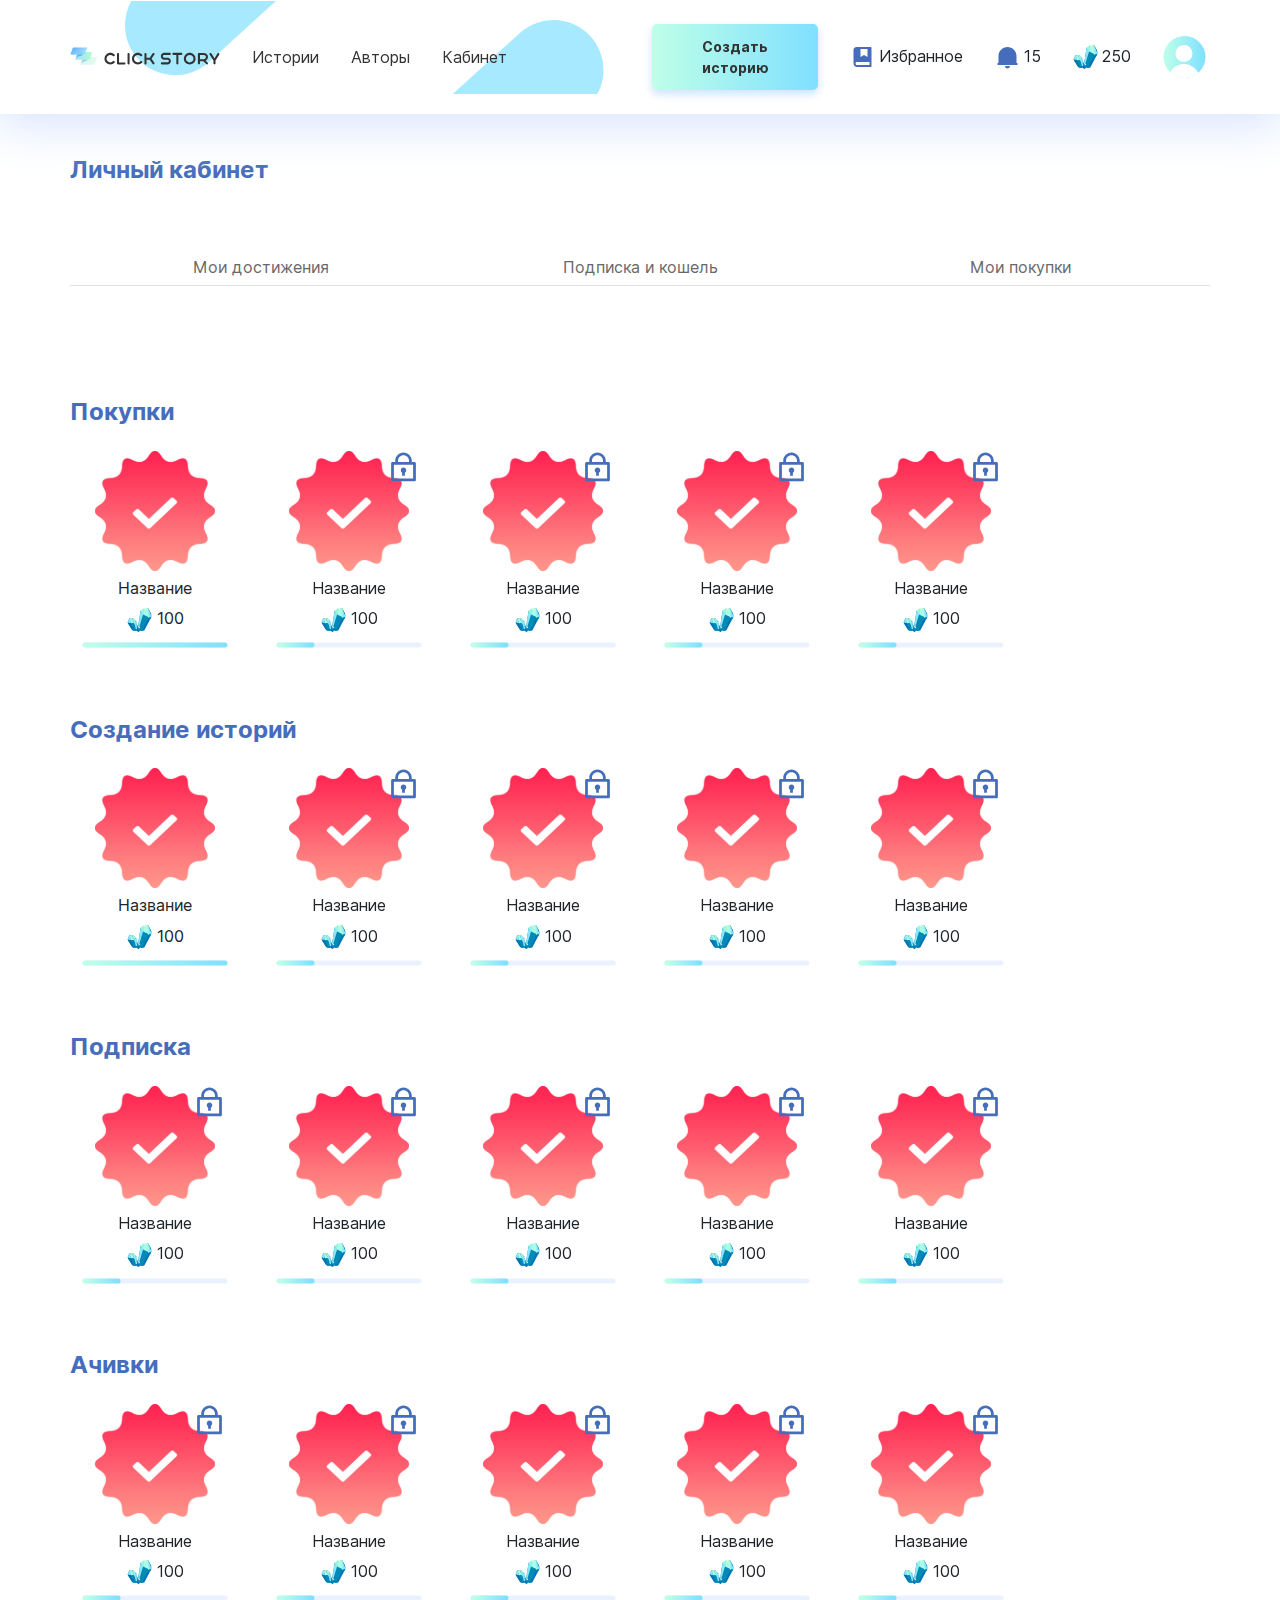
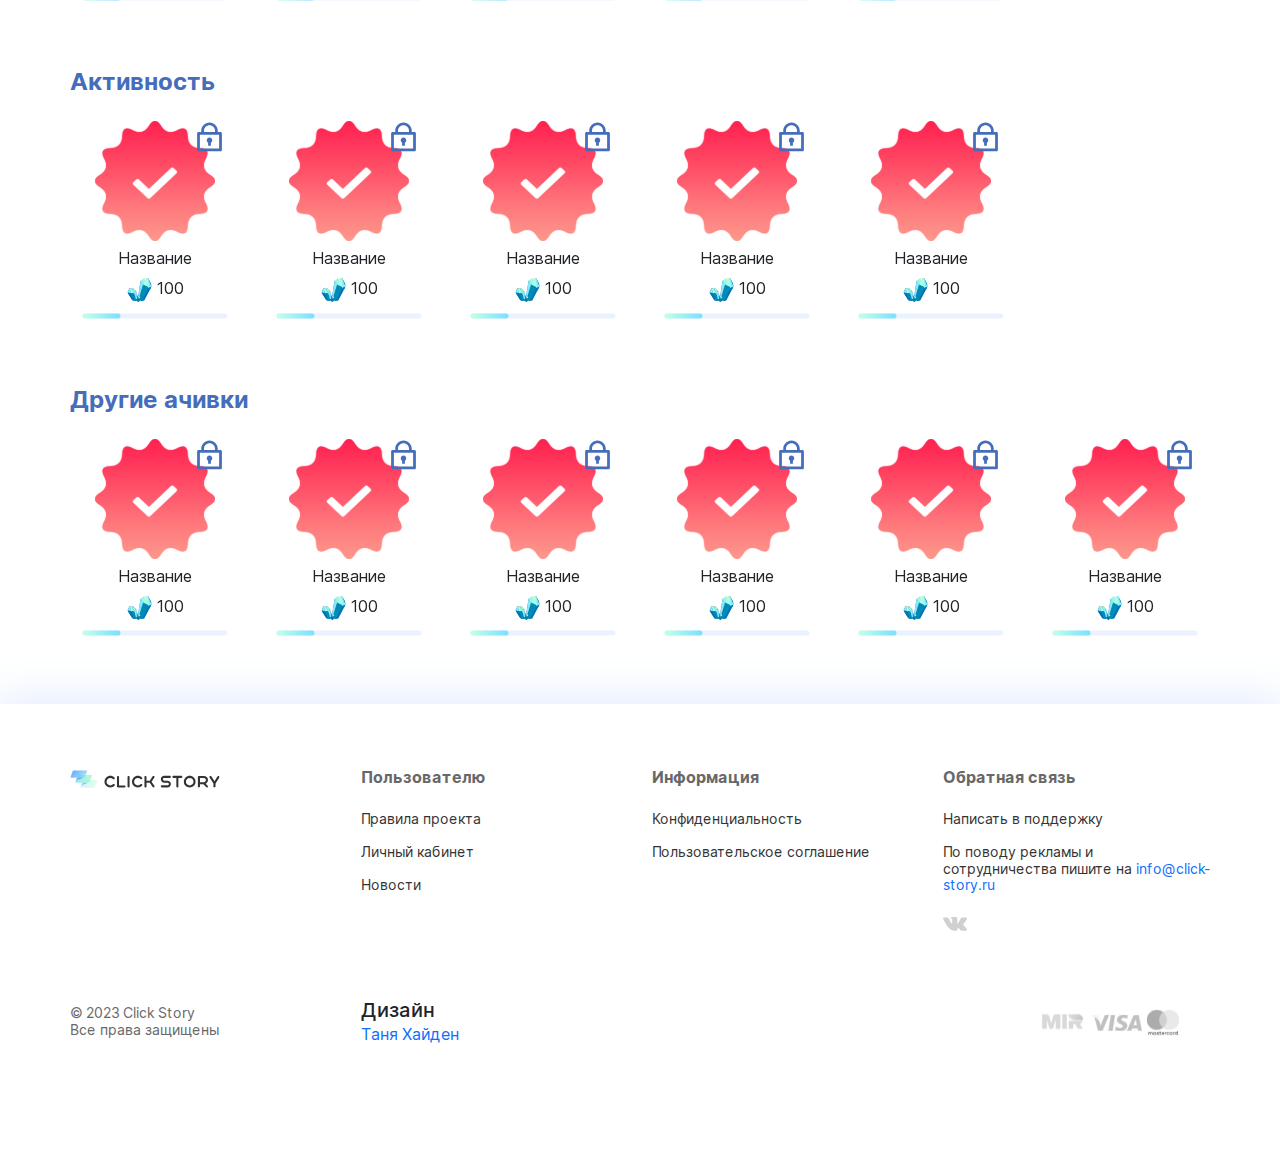
==== commit b0e737b8: "comment projet of  main section finished" ====
--- a/cabinet.html
+++ b/cabinet.html
@@ -40,7 +40,7 @@
                                 <a class="nav-link" aria-current="page" href="#!">Истории</a>
                             </li>
                             <li class="nav-item">
-                                <a class="nav-link" href="#!">Авторы</a>
+                                <a class="nav-link" href="comment.html">Авторы</a>
                             </li>
                             <li class="nav-item">
                                 <a class="nav-link" href="#!">Кабинет</a>
@@ -419,54 +419,6 @@
                 </div>
             </div>
         </main>
-        <!-- ==================modal========================= -->
-
-        <!-- Modal -->
-        <div class="modal fade" id="menuModal" tabindex="-1" aria-labelledby="menuModalLabel" aria-hidden="true">
-            <div class="modal-dialog dialog modal-dialog-centered">
-                <div class="modal-content contentt">
-                    <div class="modal-body">
-                        <ul class="modal-title" id="menuModalLabel">
-                            <li class="nav-itemm">
-                                <a href="#!">Моя страница</a>
-                            </li>
-                            <li class="nav-itemm">
-                                <a href="#!">Черновики</a>
-                            </li>
-                            <li class="nav-itemm">
-                                <a href="#!">Мои покупки</a>
-                            </li>
-                            <li class="nav-itemm">
-                                <a href="#!">Личный кабинет</a>
-                            </li>
-                            <li class="nav-itemm">
-                                <a href="#!">Настройки</a>
-                            </li>
-                            <li class="nav-itemm">
-                                <a href="#!">Выйти из аккаунта</a>
-                            </li>
-                        </ul>
-                    </div>
-                </div>
-            </div>
-        </div>
-
-        <div class="modal fade" id="rateModal" tabindex="-1" aria-labelledby="rateModalLabel" aria-hidden="true">
-            <div class="modal-dialog modal-dialog-centered">
-                <div class="modal-content rating-content">
-                    <div class="info-body">
-                        <p class="mb-3 text-start">Совершите 1 покупку любого визуального элемента на сайте (в том числе
-                            и фон)</p>
-                        <div class="rating d-flex align-items-center">
-                            <h5>Награда:</h5>
-                            <img src="images/icons/quartz-icon.svg" alt="icon">
-                            <p>50</p>
-                        </div>
-                    </div>
-                </div>
-            </div>
-        </div>
-
 
         <!-- footer section start -->
         <footer class="footer">
@@ -513,6 +465,52 @@
             </div>
         </footer>
     </div>
+            <!-- ==================modal========================= -->
+            
+        <div class="modal fade" id="menuModal" tabindex="-1" aria-labelledby="menuModalLabel" aria-hidden="true">
+            <div class="modal-dialog dialog modal-dialog-centered">
+                <div class="modal-content contentt">
+                    <div class="modal-body">
+                        <ul class="modal-title" id="menuModalLabel">
+                            <li class="nav-itemm">
+                                <a href="#!">Моя страница</a>
+                            </li>
+                            <li class="nav-itemm">
+                                <a href="#!">Черновики</a>
+                            </li>
+                            <li class="nav-itemm">
+                                <a href="#!">Мои покупки</a>
+                            </li>
+                            <li class="nav-itemm">
+                                <a href="#!">Личный кабинет</a>
+                            </li>
+                            <li class="nav-itemm">
+                                <a href="#!">Настройки</a>
+                            </li>
+                            <li class="nav-itemm">
+                                <a href="#!">Выйти из аккаунта</a>
+                            </li>
+                        </ul>
+                    </div>
+                </div>
+            </div>
+        </div>
+
+        <div class="modal fade" id="rateModal" tabindex="-1" aria-labelledby="rateModalLabel" aria-hidden="true">
+            <div class="modal-dialog modal-dialog-centered">
+                <div class="modal-content rating-content">
+                    <div class="info-body">
+                        <p class="mb-3 text-start">Совершите 1 покупку любого визуального элемента на сайте (в том числе
+                            и фон)</p>
+                        <div class="rating d-flex align-items-center">
+                            <h5>Награда:</h5>
+                            <img src="images/icons/quartz-icon.svg" alt="icon">
+                            <p>50</p>
+                        </div>
+                    </div>
+                </div>
+            </div>
+        </div>
 
     <!-- bootstrap js -->
     <script src="libs/bootstrap.min.js"></script>
--- a/css/style.css
+++ b/css/style.css
@@ -179,6 +179,7 @@
 	font-size: 24px;
 	font-weight: 700;
 	margin-bottom: 64px;
+	display: inline-block;
 }
 
 .btn-link {
@@ -196,9 +197,11 @@
 	font-weight: 700;
 	margin: 35px 0 32px 0;
 }
-.main-bottom{
+
+.main-bottom {
 	padding: 80px 0 60px 0;
 }
+
 .row .news-content .news-title {
 	overflow: hidden;
 	color: var(--blue, #456DBB);
@@ -267,16 +270,133 @@
 	position: absolute;
 	right: 26px;
 }
-.activee{
+
+
+.nav-tabs .nav-link {
+	color: var(--grey, #686868);
+	font-size: 16px;
+}
+
+.nav-tabs .nav-link.active {
 	color: #456DBB;
-}
-.acctive{
-	fill: var(----blue #456DBB);
 	border-bottom: 2px solid #456DBB;
-	margin-bottom: -9px;
-}
-
-
+}
+
+.one-tab {
+	padding: 24px;
+	border-radius: 5px;
+	background: var(--light-blue, #EBF2FF);
+}
+
+
+.but {
+	color: var(--dark-grey, #333);
+	font-size: 14px;
+	font-weight: 700;
+	text-align: end;
+}
+
+.btns {
+	gap: 16px;
+}
+
+.rate-number {
+	color: var(--dar#333);
+	font-size: 24px;
+	font-weight: 700;
+	margin-left: 8px;
+}
+
+.content-bottom {
+	margin-top: 16px;
+}
+
+.main-center .row {
+	gap: 30px;
+}
+
+.tab {
+	height: 122px;
+}
+
+.two-tab__parag {
+	color: var(--dark-grey, #333);
+	font-size: 14px;
+	margin: 16px 0 8px 8px;
+}
+
+.two-tab__para {
+	color: var(--dark-grey, #333);
+	font-size: 14px;
+	margin-left: 8px;
+}
+
+.two-tab__par {
+	color: var(--dark-grey, #333);
+	font-size: 14px;
+}
+
+.main .container {
+	margin-bottom: 121px;
+}
+
+.title-one {
+	color: var(--blue, #456DBB);
+	font-size: 20px;
+	font-weight: 700;
+	margin: 32px 0 24px 0;
+	display: inline-block;
+}
+.title-third{
+	color: var(--blue, #456DBB);
+	font-size: 20px;
+	font-weight: 700;
+	margin: 32px 0 31px 0;
+	display: inline-block;
+}
+
+.add-btn {
+	padding: 16px;
+	border-radius: 5px;
+	background: var(--light-blue, #EBF2FF);
+}
+
+.card-btn {
+	padding: 16px;
+	border-radius: 5px;
+	background: var(--gradient, linear-gradient(90deg, #BEFFE8 0%, #80E0FF 100%));
+	box-shadow: 0px 4px 10px 0px #CEE0FF;
+	position: relative;
+}
+
+.card-icon__two {
+	position: absolute;
+	left: 215px;
+}
+
+.card-icon {
+	position: absolute;
+	left: 210px;
+}
+
+.two .card-icon {
+	position: absolute;
+	left: 230px;
+}
+
+.input-btn {
+	gap: 16px;
+}
+
+.two-input {
+	padding: 16px 0 16px 16px;
+	border-radius: 5px;
+	border: 1px solid var(--light-grey, #D0D0D0);
+}
+
+.input-top__title {
+	margin-bottom: 24px;
+}
 
 
 
@@ -313,7 +433,8 @@
 	font-size: 14px;
 	font-weight: 400;
 }
-.git-btn{
+
+.git-btn {
 	border-bottom: 1px solid #456DBB;
 }
 
@@ -412,11 +533,13 @@
 	border: 1px solid var(--light-grey, #D0D0D0);
 	box-shadow: 0px 0px 15px 0px #CEE0FF
 }
-.rating-content{
+
+.rating-content {
 	width: 370px;
 	padding: 16px;
 }
-.rating{
+
+.rating {
 	color: #456DBB;
 	gap: 8px;
 }
@@ -443,34 +566,41 @@
 		bottom: -79px;
 		left: -195px;
 	}
+
 	.contentss {
 		width: 750px;
 	}
 }
+
 @media (max-width:850px) {
-	.contentss{
+	.contentss {
 		width: 500px;
 		height: 864px;
-	} 
-	.contentss .row{
+	}
+
+	.contentss .row {
 		flex-direction: column;
 	}
-	.contentss .cols{
+
+	.contentss .cols {
 		margin-top: 32px;
-	}	
-}
+	}
+}
+
 @media (max-width:580px) {
-	.rating-content{
+	.rating-content {
 		width: 300px;
-	}	
-}
+	}
+}
+
 @media (max-width:550px) {
-	.contentss{
+	.contentss {
 		width: 400px;
 	}
 }
+
 @media (max-width:450px) {
-	.contentss{
+	.contentss {
 		width: 300px;
 	}
 }